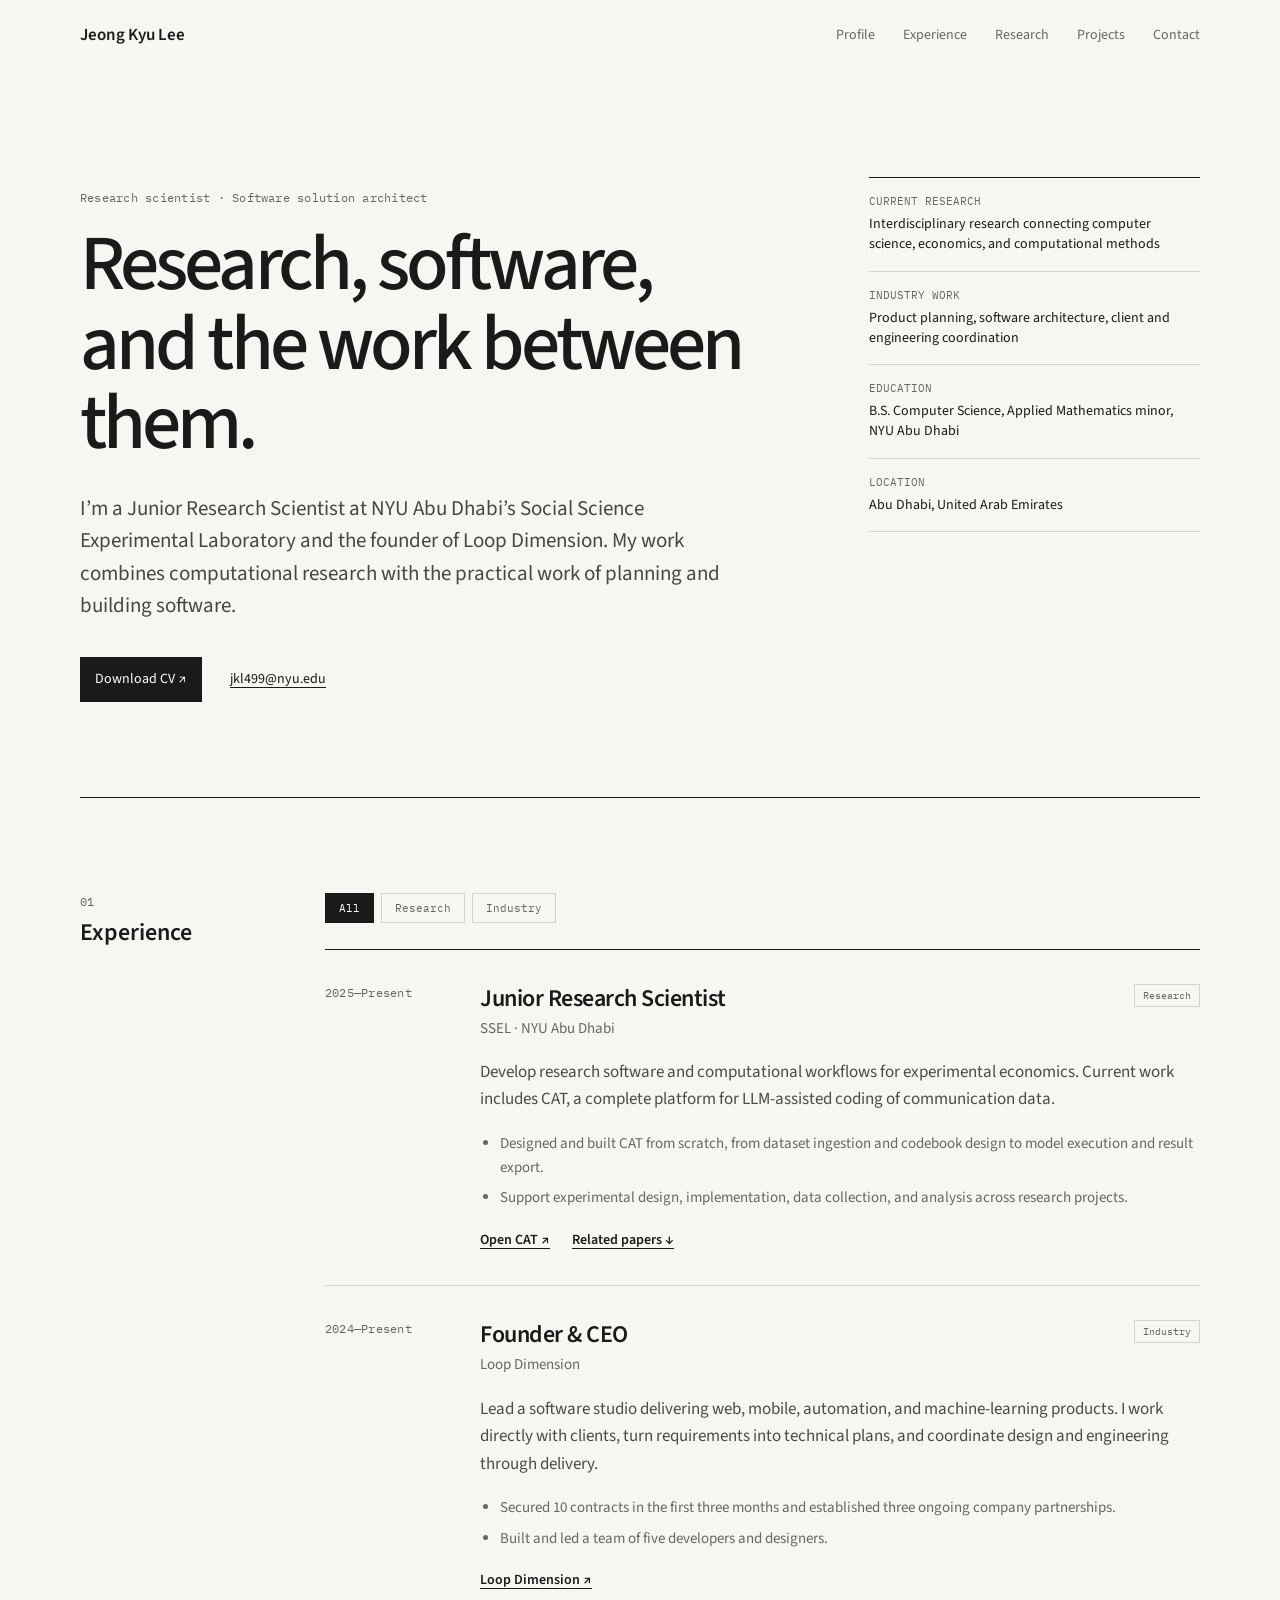
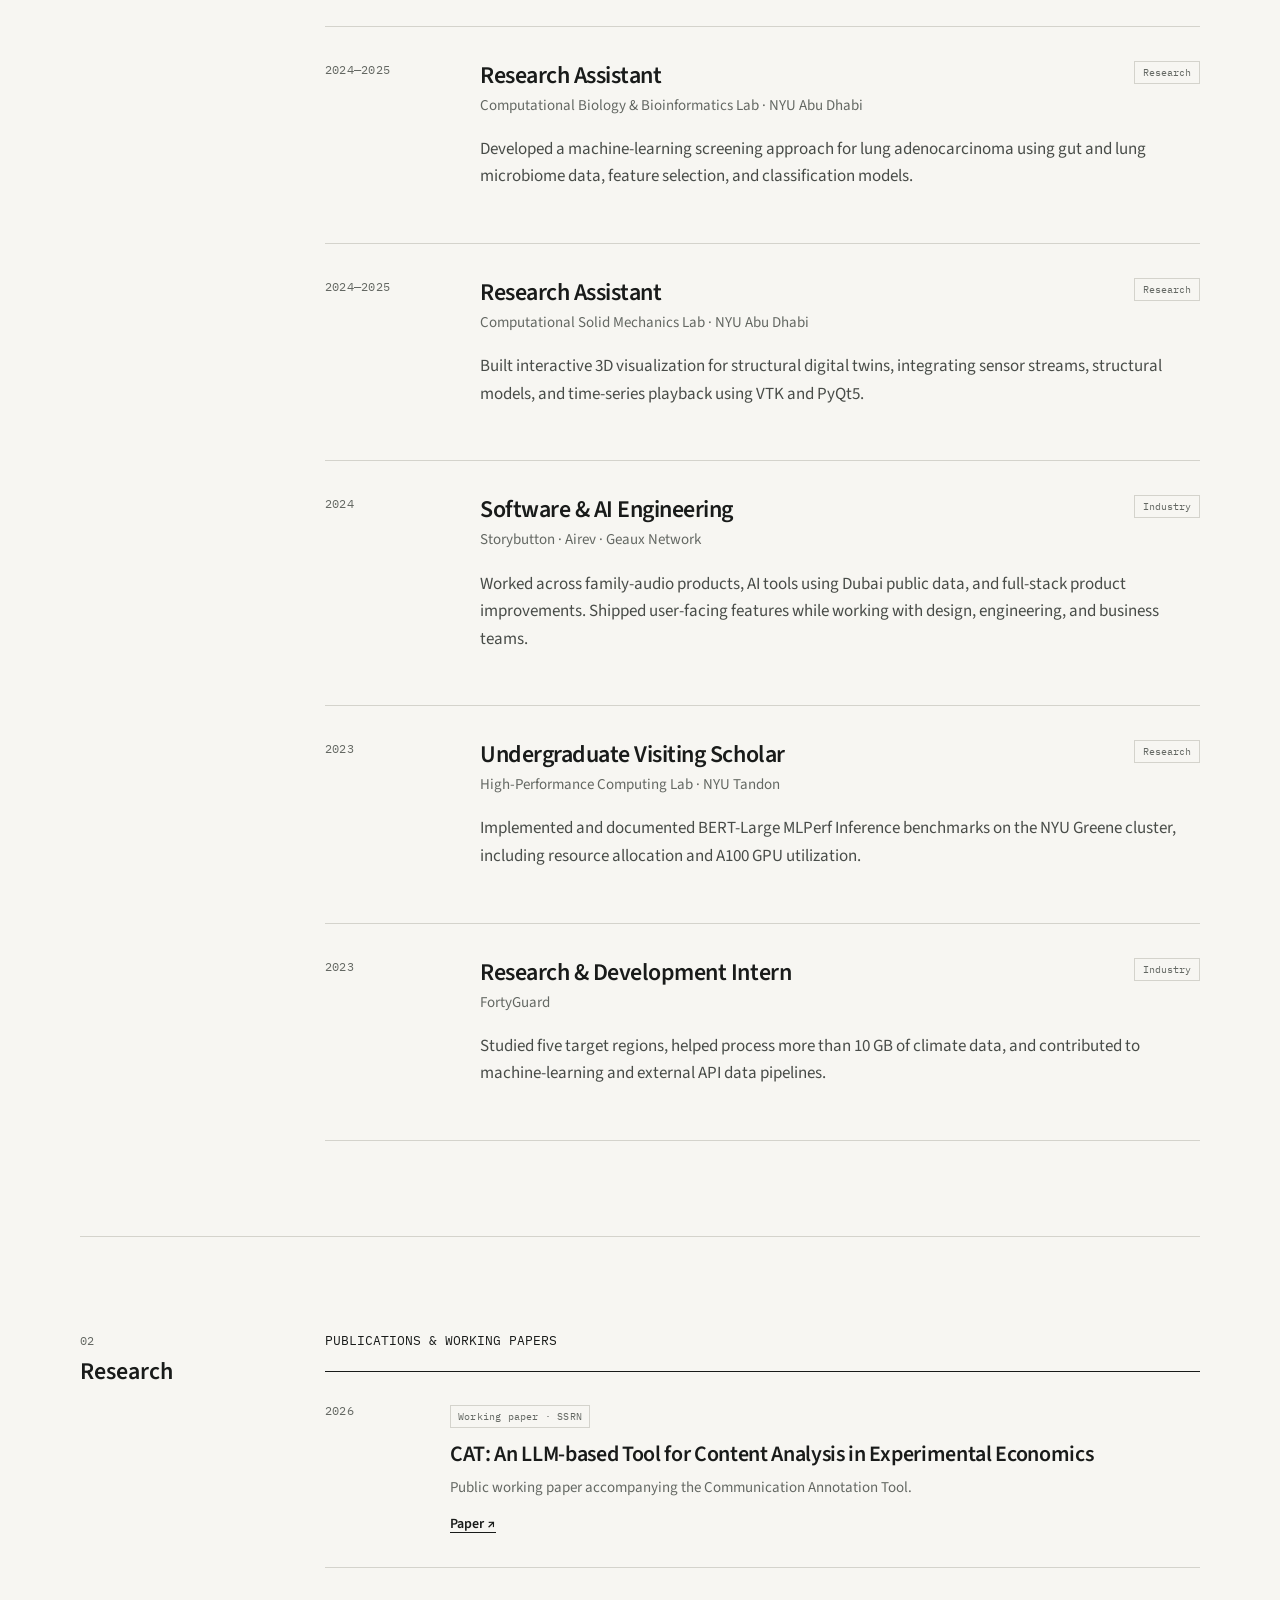
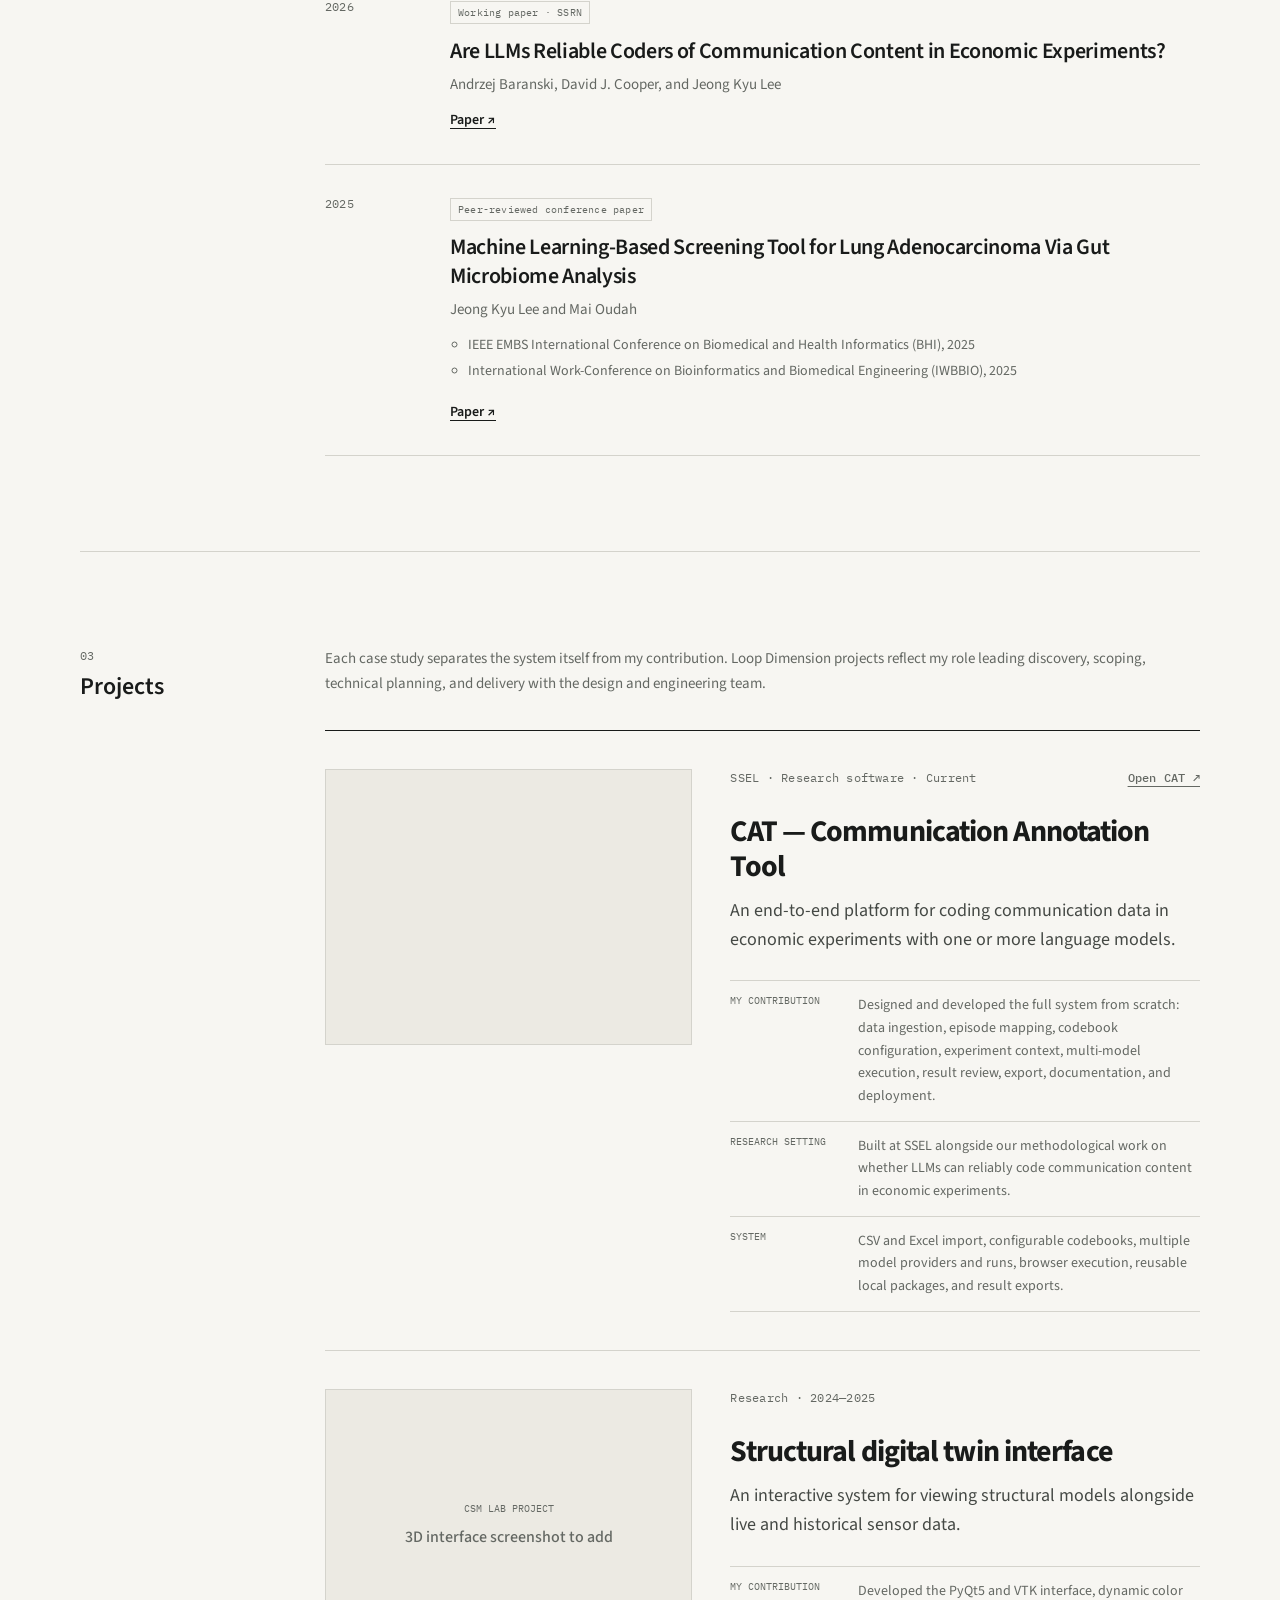
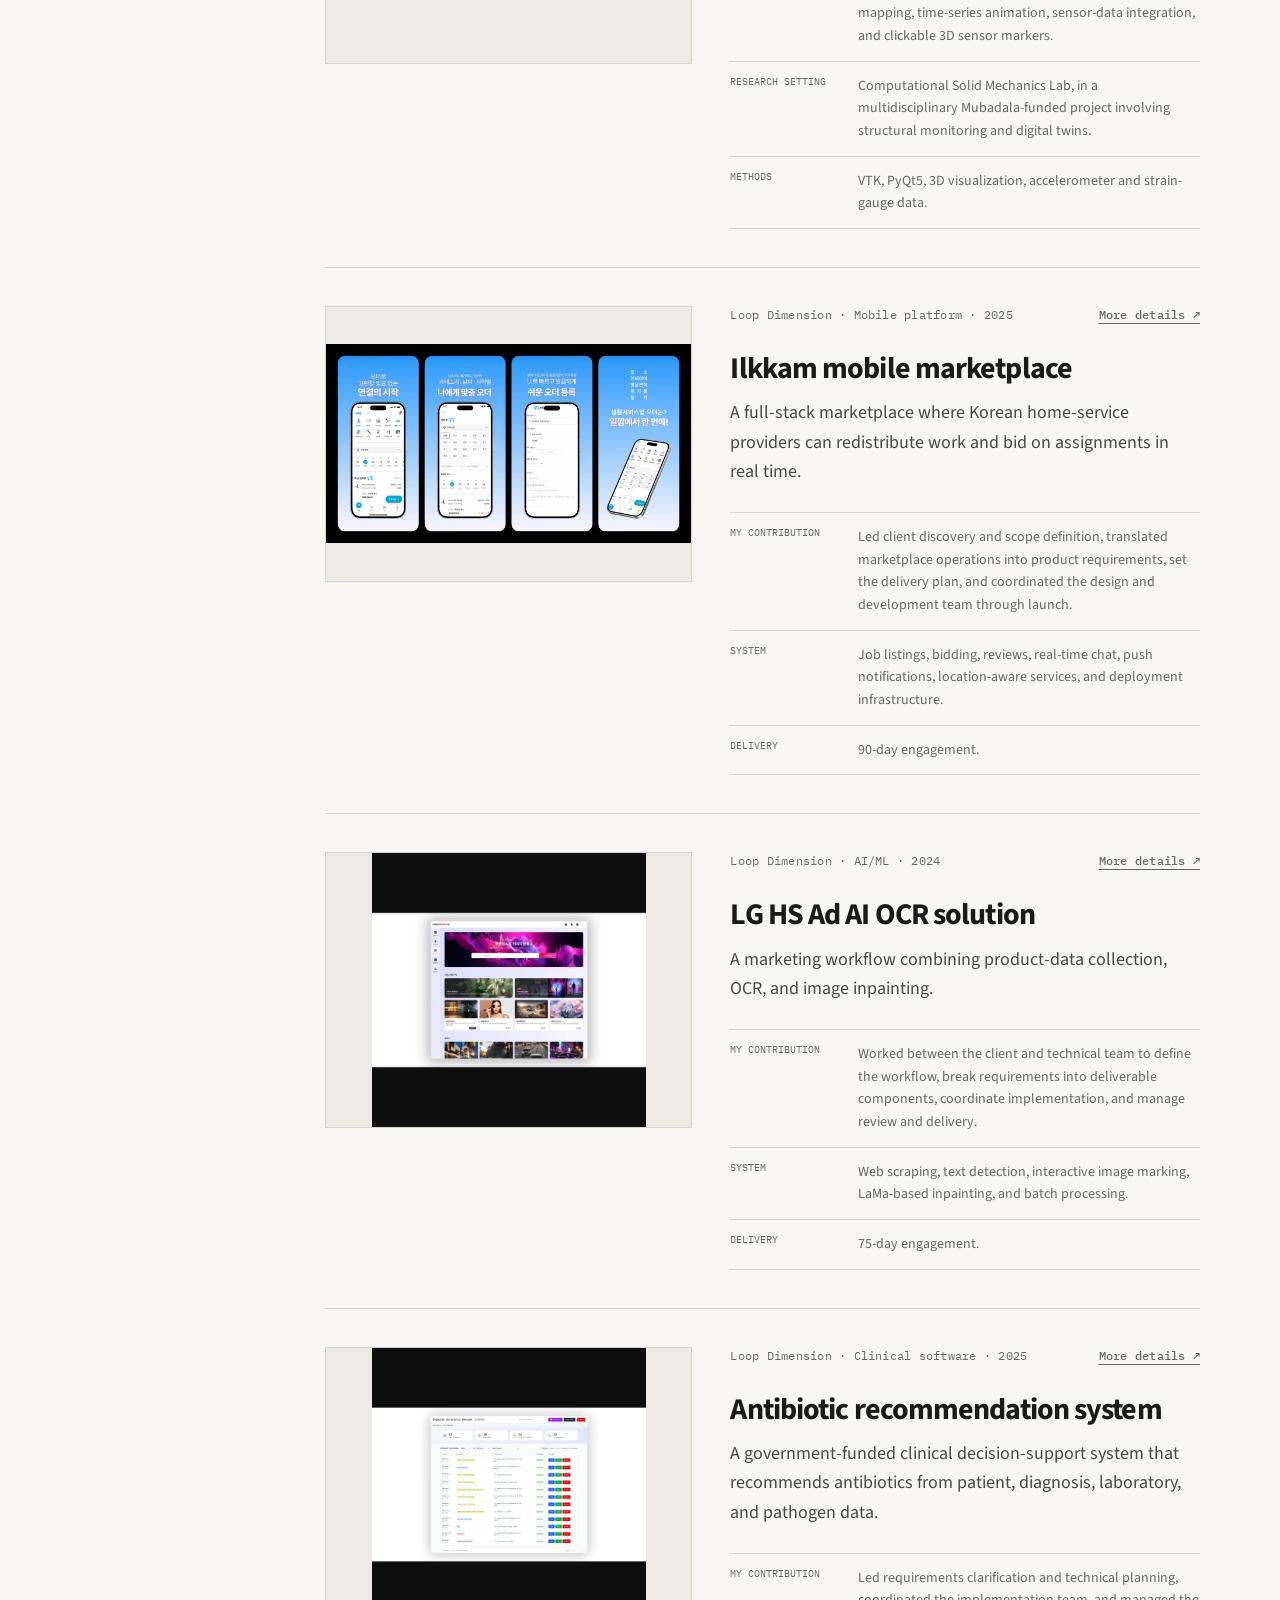
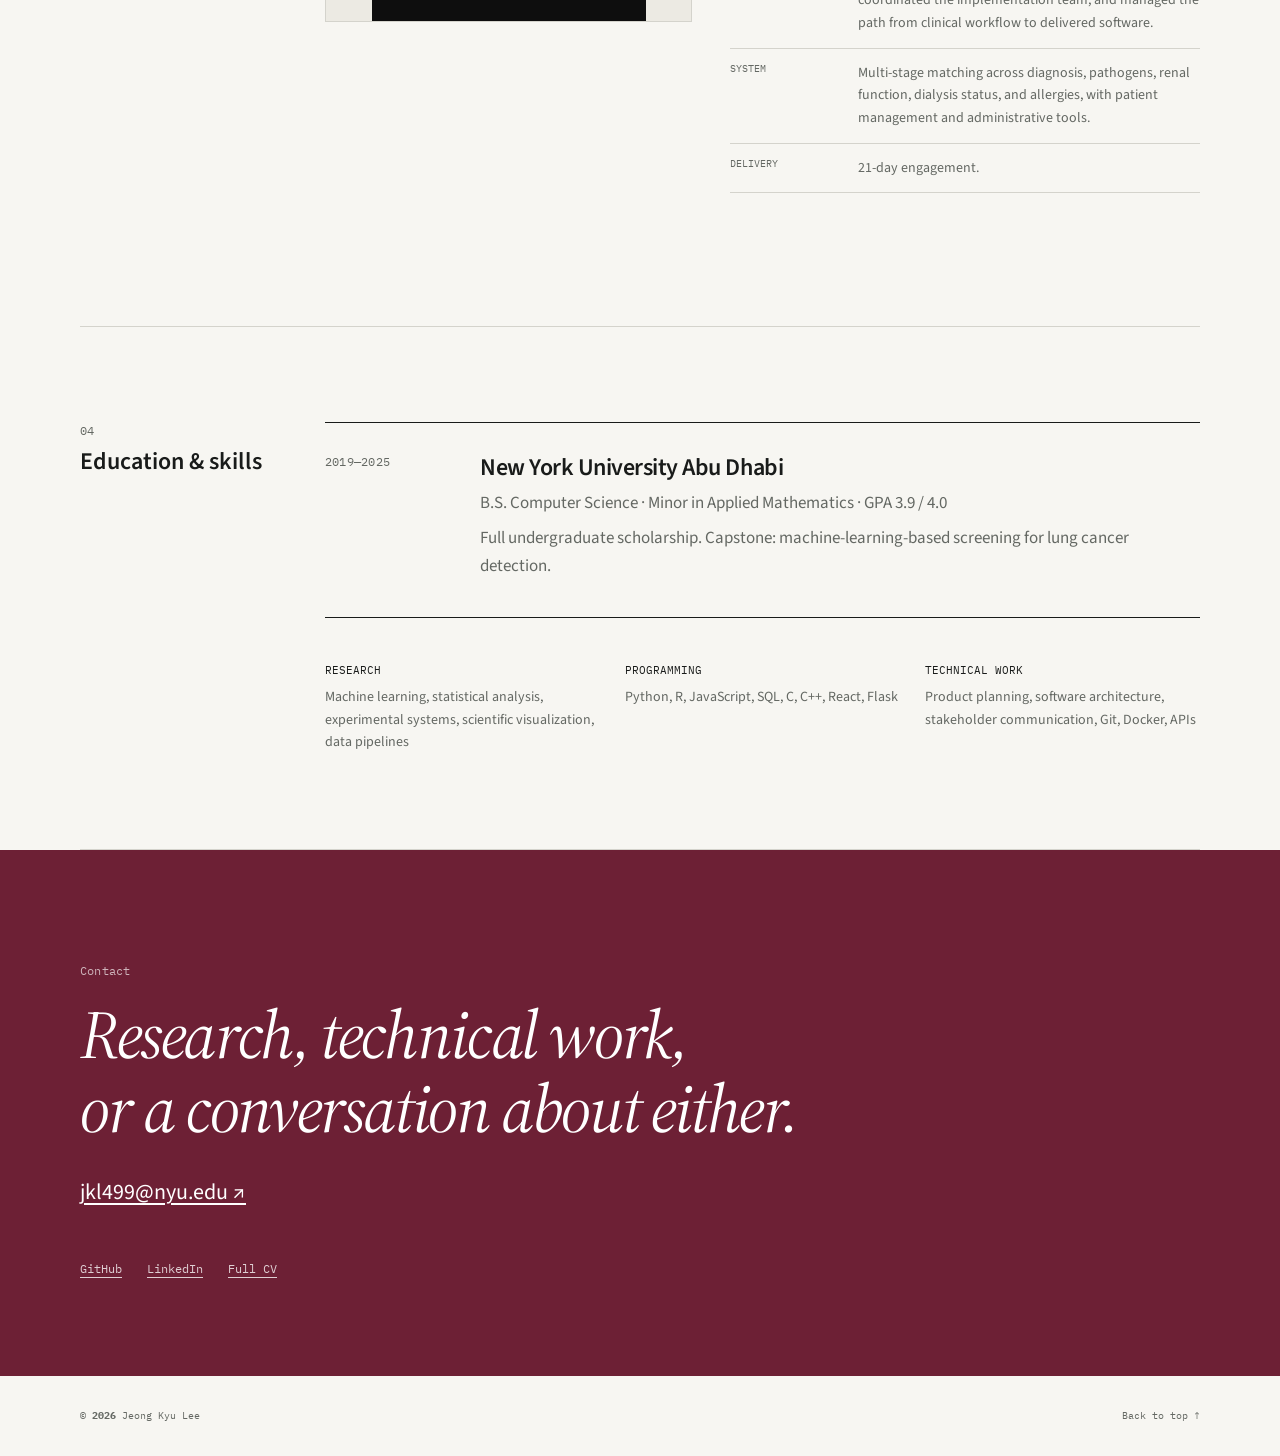
==== index.html @ f46bb98f "Publish research and industry portfolio redesign" ====
<!doctype html>
<html lang="en">
  <head>
    <meta charset="utf-8" />
    <meta name="viewport" content="width=device-width, initial-scale=1" />
    <meta
      name="description"
      content="Jeong Kyu Lee — Junior Research Scientist at SSEL and founder of Loop Dimension."
    />
    <title>Jeong Kyu Lee — Research & Industry</title>
    <link rel="stylesheet" href="style.css" />
    <script defer src="script.js"></script>
  </head>
  <body>
    <a class="skip" href="#content">Skip to content</a>
    <header class="site-header" data-header>
      <a class="name" href="#content">Jeong Kyu Lee</a>
      <button
        class="menu-button"
        data-menu
        aria-expanded="false"
        aria-label="Open navigation"
      >
        Menu
      </button>
      <nav data-nav>
        <a href="#profile">Profile</a><a href="#experience">Experience</a
        ><a href="#research">Research</a><a href="#selected-work">Projects</a
        ><a href="#contact">Contact</a>
      </nav>
    </header>

    <main id="content">
      <section class="intro wrap" id="profile">
        <div class="intro-main">
          <p class="kicker">Research scientist · Software solution architect</p>
          <h1>Research, software, and the work between them.</h1>
          <p class="summary">
            I’m a Junior Research Scientist at NYU Abu Dhabi’s Social Science
            Experimental Laboratory and the founder of Loop Dimension. My work
            combines computational research with the practical work of planning
            and building software.
          </p>
          <div class="intro-links">
            <a class="primary-link" href="Jeong Kyu CV.pdf" target="_blank"
              >Download CV ↗</a
            ><a href="mailto:jkl499@nyu.edu">jkl499@nyu.edu</a>
          </div>
        </div>
        <dl class="quick-facts">
          <div>
            <dt>Current research</dt>
            <dd>
              Interdisciplinary research connecting computer science, economics,
              and computational methods
            </dd>
          </div>
          <div>
            <dt>Industry work</dt>
            <dd>
              Product planning, software architecture, client and engineering
              coordination
            </dd>
          </div>
          <div>
            <dt>Education</dt>
            <dd>
              B.S. Computer Science, Applied Mathematics minor, NYU Abu Dhabi
            </dd>
          </div>
          <div>
            <dt>Location</dt>
            <dd>Abu Dhabi, United Arab Emirates</dd>
          </div>
        </dl>
      </section>

      <section class="cv-section wrap" id="experience">
        <div class="section-title">
          <p>01</p>
          <h2>Experience</h2>
        </div>
        <div class="section-content">
          <div class="filters" aria-label="Filter experience">
            <button class="active" data-filter="all">All</button
            ><button data-filter="research">Research</button
            ><button data-filter="industry">Industry</button>
          </div>
          <div class="timeline">
            <article class="entry" data-type="research">
              <div class="date">2025—Present</div>
              <div class="entry-body">
                <div class="entry-heading">
                  <div>
                    <h3>Junior Research Scientist</h3>
                    <p>SSEL · NYU Abu Dhabi</p>
                  </div>
                  <span>Research</span>
                </div>
                <p>
                  Develop research software and computational workflows for
                  experimental economics. Current work includes CAT, a complete
                  platform for LLM-assisted coding of communication data.
                </p>
                <ul>
                  <li>
                    Designed and built CAT from scratch, from dataset ingestion
                    and codebook design to model execution and result export.
                  </li>
                  <li>
                    Support experimental design, implementation, data
                    collection, and analysis across research projects.
                  </li>
                </ul>
                <div class="entry-links">
                  <a
                    href="https://ssel.chatkit.nyuad.nyu.edu/"
                    target="_blank"
                    rel="noopener"
                    >Open CAT ↗</a
                  ><a href="#publications">Related papers ↓</a>
                </div>
              </div>
            </article>
            <article class="entry" data-type="industry">
              <div class="date">2024—Present</div>
              <div class="entry-body">
                <div class="entry-heading">
                  <div>
                    <h3>Founder & CEO</h3>
                    <p>Loop Dimension</p>
                  </div>
                  <span>Industry</span>
                </div>
                <p>
                  Lead a software studio delivering web, mobile, automation, and
                  machine-learning products. I work directly with clients, turn
                  requirements into technical plans, and coordinate design and
                  engineering through delivery.
                </p>
                <ul>
                  <li>
                    Secured 10 contracts in the first three months and
                    established three ongoing company partnerships.
                  </li>
                  <li>
                    Built and led a team of five developers and designers.
                  </li>
                </ul>
                <div class="entry-links">
                  <a
                    href="https://www.loopdimension.com/"
                    target="_blank"
                    rel="noopener"
                    >Loop Dimension ↗</a
                  >
                </div>
              </div>
            </article>
            <article class="entry" data-type="research">
              <div class="date">2024—2025</div>
              <div class="entry-body">
                <div class="entry-heading">
                  <div>
                    <h3>Research Assistant</h3>
                    <p>
                      Computational Biology & Bioinformatics Lab · NYU Abu Dhabi
                    </p>
                  </div>
                  <span>Research</span>
                </div>
                <p>
                  Developed a machine-learning screening approach for lung
                  adenocarcinoma using gut and lung microbiome data, feature
                  selection, and classification models.
                </p>
              </div>
            </article>
            <article class="entry" data-type="research">
              <div class="date">2024—2025</div>
              <div class="entry-body">
                <div class="entry-heading">
                  <div>
                    <h3>Research Assistant</h3>
                    <p>Computational Solid Mechanics Lab · NYU Abu Dhabi</p>
                  </div>
                  <span>Research</span>
                </div>
                <p>
                  Built interactive 3D visualization for structural digital
                  twins, integrating sensor streams, structural models, and
                  time-series playback using VTK and PyQt5.
                </p>
              </div>
            </article>
            <article class="entry" data-type="industry">
              <div class="date">2024</div>
              <div class="entry-body">
                <div class="entry-heading">
                  <div>
                    <h3>Software & AI Engineering</h3>
                    <p>Storybutton · Airev · Geaux Network</p>
                  </div>
                  <span>Industry</span>
                </div>
                <p>
                  Worked across family-audio products, AI tools using Dubai
                  public data, and full-stack product improvements. Shipped
                  user-facing features while working with design, engineering,
                  and business teams.
                </p>
              </div>
            </article>
            <article class="entry" data-type="research">
              <div class="date">2023</div>
              <div class="entry-body">
                <div class="entry-heading">
                  <div>
                    <h3>Undergraduate Visiting Scholar</h3>
                    <p>High-Performance Computing Lab · NYU Tandon</p>
                  </div>
                  <span>Research</span>
                </div>
                <p>
                  Implemented and documented BERT-Large MLPerf Inference
                  benchmarks on the NYU Greene cluster, including resource
                  allocation and A100 GPU utilization.
                </p>
              </div>
            </article>
            <article class="entry" data-type="industry">
              <div class="date">2023</div>
              <div class="entry-body">
                <div class="entry-heading">
                  <div>
                    <h3>Research & Development Intern</h3>
                    <p>FortyGuard</p>
                  </div>
                  <span>Industry</span>
                </div>
                <p>
                  Studied five target regions, helped process more than 10 GB of
                  climate data, and contributed to machine-learning and external
                  API data pipelines.
                </p>
              </div>
            </article>
          </div>
        </div>
      </section>

      <section class="cv-section wrap" id="research">
        <div class="section-title">
          <p>02</p>
          <h2>Research</h2>
        </div>
        <div class="section-content" id="publications">
          <h3 class="subhead">Publications & working papers</h3>
          <ol class="publication-list">
            <li>
              <div class="pub-year">2026</div>
              <div>
                <span class="status">Working paper · SSRN</span>
                <h3>
                  CAT: An LLM-based Tool for Content Analysis in Experimental
                  Economics
                </h3>
                <p>
                  Public working paper accompanying the Communication Annotation
                  Tool.
                </p>
                <a
                  href="https://papers.ssrn.com/sol3/papers.cfm?abstract_id=7370379"
                  target="_blank"
                  rel="noopener"
                  >Paper ↗</a
                >
              </div>
            </li>
            <li>
              <div class="pub-year">2026</div>
              <div>
                <span class="status">Working paper · SSRN</span>
                <h3>
                  Are LLMs Reliable Coders of Communication Content in Economic
                  Experiments?
                </h3>
                <p>Andrzej Baranski, David J. Cooper, and Jeong Kyu Lee</p>
                <a
                  href="https://papers.ssrn.com/sol3/papers.cfm?abstract_id=7129638"
                  target="_blank"
                  rel="noopener"
                  >Paper ↗</a
                >
              </div>
            </li>
            <li>
              <div class="pub-year">2025</div>
              <div>
                <span class="status">Peer-reviewed conference paper</span>
                <h3>
                  Machine Learning-Based Screening Tool for Lung Adenocarcinoma
                  Via Gut Microbiome Analysis
                </h3>
                <p>Jeong Kyu Lee and Mai Oudah</p>
                <ul class="publication-venues">
                  <li>
                    IEEE EMBS International Conference on Biomedical and Health
                    Informatics (BHI), 2025
                  </li>
                  <li>
                    International Work-Conference on Bioinformatics and
                    Biomedical Engineering (IWBBIO), 2025
                  </li>
                </ul>
                <a
                  href="https://openreview.net/pdf?id=oYdS3Ti7IR"
                  target="_blank"
                  rel="noopener"
                  >Paper ↗</a
                >
              </div>
            </li>
          </ol>
        </div>
      </section>

      <section class="cv-section wrap" id="selected-work">
        <div class="section-title">
          <p>03</p>
          <h2>Projects</h2>
        </div>
        <div class="section-content case-list">
          <p class="projects-note">
            Each case study separates the system itself from my contribution.
            Loop Dimension projects reflect my role leading discovery, scoping,
            technical planning, and delivery with the design and engineering
            team.
          </p>

          <article class="case-study">
            <div class="case-visual live-preview">
              <iframe
                src="https://ssel.chatkit.nyuad.nyu.edu/"
                title="Live preview of CAT — Communication Annotation Tool"
                loading="lazy"
                tabindex="-1"
              ></iframe>
            </div>
            <div class="case-copy">
              <div class="project-top">
                <span>SSEL · Research software · Current</span
                ><a
                  href="https://ssel.chatkit.nyuad.nyu.edu/"
                  target="_blank"
                  rel="noopener"
                  >Open CAT ↗</a
                >
              </div>
              <h3>CAT — Communication Annotation Tool</h3>
              <p class="case-summary">
                An end-to-end platform for coding communication data in economic
                experiments with one or more language models.
              </p>
              <dl class="contribution">
                <div>
                  <dt>My contribution</dt>
                  <dd>
                    Designed and developed the full system from scratch: data
                    ingestion, episode mapping, codebook configuration,
                    experiment context, multi-model execution, result review,
                    export, documentation, and deployment.
                  </dd>
                </div>
                <div>
                  <dt>Research setting</dt>
                  <dd>
                    Built at SSEL alongside our methodological work on whether
                    LLMs can reliably code communication content in economic
                    experiments.
                  </dd>
                </div>
                <div>
                  <dt>System</dt>
                  <dd>
                    CSV and Excel import, configurable codebooks, multiple model
                    providers and runs, browser execution, reusable local
                    packages, and result exports.
                  </dd>
                </div>
              </dl>
            </div>
          </article>

          <article class="case-study">
            <div class="case-visual placeholder-visual">
              <span>CSM Lab project</span
              ><strong>3D interface screenshot to add</strong>
            </div>
            <div class="case-copy">
              <div class="project-top"><span>Research · 2024—2025</span></div>
              <h3>Structural digital twin interface</h3>
              <p class="case-summary">
                An interactive system for viewing structural models alongside
                live and historical sensor data.
              </p>
              <dl class="contribution">
                <div>
                  <dt>My contribution</dt>
                  <dd>
                    Developed the PyQt5 and VTK interface, dynamic color
                    mapping, time-series animation, sensor-data integration, and
                    clickable 3D sensor markers.
                  </dd>
                </div>
                <div>
                  <dt>Research setting</dt>
                  <dd>
                    Computational Solid Mechanics Lab, in a multidisciplinary
                    Mubadala-funded project involving structural monitoring and
                    digital twins.
                  </dd>
                </div>
                <div>
                  <dt>Methods</dt>
                  <dd>
                    VTK, PyQt5, 3D visualization, accelerometer and strain-gauge
                    data.
                  </dd>
                </div>
              </dl>
            </div>
          </article>

          <article class="case-study">
            <img
              class="case-visual"
              src="images/projects/ilkkam.webp"
              alt="Ilkkam mobile marketplace screens"
              loading="lazy"
            />
            <div class="case-copy">
              <div class="project-top">
                <span>Loop Dimension · Mobile platform · 2025</span
                ><a
                  href="https://www.loopdimension.com/work/ilkkam-mobile-application"
                  target="_blank"
                  rel="noopener"
                  >More details ↗</a
                >
              </div>
              <h3>Ilkkam mobile marketplace</h3>
              <p class="case-summary">
                A full-stack marketplace where Korean home-service providers can
                redistribute work and bid on assignments in real time.
              </p>
              <dl class="contribution">
                <div>
                  <dt>My contribution</dt>
                  <dd>
                    Led client discovery and scope definition, translated
                    marketplace operations into product requirements, set the
                    delivery plan, and coordinated the design and development
                    team through launch.
                  </dd>
                </div>
                <div>
                  <dt>System</dt>
                  <dd>
                    Job listings, bidding, reviews, real-time chat, push
                    notifications, location-aware services, and deployment
                    infrastructure.
                  </dd>
                </div>
                <div>
                  <dt>Delivery</dt>
                  <dd>90-day engagement.</dd>
                </div>
              </dl>
            </div>
          </article>

          <article class="case-study">
            <img
              class="case-visual"
              src="images/projects/lg-hsad-ocr.webp"
              alt="LG HS Ad image processing and OCR interface"
              loading="lazy"
            />
            <div class="case-copy">
              <div class="project-top">
                <span>Loop Dimension · AI/ML · 2024</span
                ><a
                  href="https://www.loopdimension.com/work/lg-hs-ad-ai-ocr-solution"
                  target="_blank"
                  rel="noopener"
                  >More details ↗</a
                >
              </div>
              <h3>LG HS Ad AI OCR solution</h3>
              <p class="case-summary">
                A marketing workflow combining product-data collection, OCR, and
                image inpainting.
              </p>
              <dl class="contribution">
                <div>
                  <dt>My contribution</dt>
                  <dd>
                    Worked between the client and technical team to define the
                    workflow, break requirements into deliverable components,
                    coordinate implementation, and manage review and delivery.
                  </dd>
                </div>
                <div>
                  <dt>System</dt>
                  <dd>
                    Web scraping, text detection, interactive image marking,
                    LaMa-based inpainting, and batch processing.
                  </dd>
                </div>
                <div>
                  <dt>Delivery</dt>
                  <dd>75-day engagement.</dd>
                </div>
              </dl>
            </div>
          </article>

          <article class="case-study">
            <img
              class="case-visual"
              src="images/projects/antibiotic-system.webp"
              alt="Clinical antibiotic recommendation software interface"
              loading="lazy"
            />
            <div class="case-copy">
              <div class="project-top">
                <span>Loop Dimension · Clinical software · 2025</span
                ><a
                  href="https://www.loopdimension.com/work/antibiotic-recommendation-system"
                  target="_blank"
                  rel="noopener"
                  >More details ↗</a
                >
              </div>
              <h3>Antibiotic recommendation system</h3>
              <p class="case-summary">
                A government-funded clinical decision-support system that
                recommends antibiotics from patient, diagnosis, laboratory, and
                pathogen data.
              </p>
              <dl class="contribution">
                <div>
                  <dt>My contribution</dt>
                  <dd>
                    Led requirements clarification and technical planning,
                    coordinated the implementation team, and managed the path
                    from clinical workflow to delivered software.
                  </dd>
                </div>
                <div>
                  <dt>System</dt>
                  <dd>
                    Multi-stage matching across diagnosis, pathogens, renal
                    function, dialysis status, and allergies, with patient
                    management and administrative tools.
                  </dd>
                </div>
                <div>
                  <dt>Delivery</dt>
                  <dd>21-day engagement.</dd>
                </div>
              </dl>
            </div>
          </article>
        </div>
      </section>

      <section class="cv-section wrap" id="education">
        <div class="section-title">
          <p>04</p>
          <h2>Education & skills</h2>
        </div>
        <div class="section-content">
          <div class="education">
            <div class="date">2019—2025</div>
            <div>
              <h3>New York University Abu Dhabi</h3>
              <p>
                B.S. Computer Science · Minor in Applied Mathematics · GPA 3.9 /
                4.0
              </p>
              <p>
                Full undergraduate scholarship. Capstone: machine-learning-based
                screening for lung cancer detection.
              </p>
            </div>
          </div>
          <dl class="skills">
            <div>
              <dt>Research</dt>
              <dd>
                Machine learning, statistical analysis, experimental systems,
                scientific visualization, data pipelines
              </dd>
            </div>
            <div>
              <dt>Programming</dt>
              <dd>Python, R, JavaScript, SQL, C, C++, React, Flask</dd>
            </div>
            <div>
              <dt>Technical work</dt>
              <dd>
                Product planning, software architecture, stakeholder
                communication, Git, Docker, APIs
              </dd>
            </div>
          </dl>
        </div>
      </section>

      <section class="contact" id="contact">
        <div class="wrap">
          <p class="kicker">Contact</p>
          <h2>
            Research, technical work,<br />or a conversation about either.
          </h2>
          <a class="contact-email" href="mailto:jkl499@nyu.edu"
            >jkl499@nyu.edu ↗</a
          >
          <div class="social">
            <a href="https://github.com/jeongk31" target="_blank">GitHub</a
            ><a
              href="https://www.linkedin.com/in/jeong-kyu-lee-817803233/"
              target="_blank"
              >LinkedIn</a
            ><a href="Jeong Kyu CV.pdf" target="_blank">Full CV</a>
          </div>
        </div>
      </section>
    </main>
    <footer class="wrap">
      <span>© <b data-year></b> Jeong Kyu Lee</span
      ><a href="#content">Back to top ↑</a>
    </footer>
  </body>
</html>
---- style.css ----
@import url("https://fonts.googleapis.com/css2?family=IBM+Plex+Mono:wght@400;500&family=Source+Sans+3:wght@400;500;600&family=Source+Serif+4:ital,wght@1,500&display=swap");
:root {
  --bg: #f7f6f2;
  --card: #fff;
  --ink: #191b1a;
  --muted: #646863;
  --line: #d4d3cc;
  --soft: #eceae3;
  --accent: #6d2035;
  --wrap: min(1120px, calc(100vw - 48px));
  --sans: "Source Sans 3", Arial, sans-serif;
  --mono: "IBM Plex Mono", monospace;
  --serif: "Source Serif 4", Georgia, serif;
}
* {
  box-sizing: border-box;
}
html {
  scroll-behavior: smooth;
}
body {
  margin: 0;
  background: var(--bg);
  color: var(--ink);
  font: 17px/1.62 var(--sans);
  -webkit-font-smoothing: antialiased;
}
a {
  color: inherit;
  text-underline-offset: 4px;
}
.wrap {
  width: var(--wrap);
  margin: auto;
}
.skip {
  position: fixed;
  top: -80px;
  left: 12px;
  z-index: 100;
  background: var(--ink);
  color: #fff;
  padding: 9px 13px;
}
.skip:focus {
  top: 12px;
}
.site-header {
  height: 72px;
  padding-inline: max(24px, calc((100vw - 1120px) / 2));
  position: sticky;
  top: 0;
  z-index: 20;
  display: flex;
  align-items: center;
  justify-content: space-between;
  border-bottom: 1px solid transparent;
  transition: 0.2s;
}
.site-header.scrolled {
  background: #f7f6f2f2;
  border-color: var(--line);
  backdrop-filter: blur(12px);
}
.name {
  font-weight: 600;
  text-decoration: none;
}
.site-header nav {
  display: flex;
  gap: 28px;
}
.site-header nav a {
  color: var(--muted);
  font-size: 14px;
  text-decoration: none;
}
.site-header nav a:hover {
  color: var(--ink);
}
.menu-button {
  display: none;
  border: 1px solid var(--line);
  background: transparent;
  padding: 7px 10px;
}
.kicker,
.date,
.pub-year,
.status,
.project-top,
.section-title > p {
  font: 12px/1.5 var(--mono);
  letter-spacing: 0.02em;
  color: var(--muted);
}
.intro {
  display: grid;
  grid-template-columns: minmax(0, 1.5fr) minmax(280px, 0.75fr);
  gap: 10vw;
  padding: 105px 0 95px;
  border-bottom: 1px solid var(--ink);
}
.intro h1 {
  max-width: 760px;
  margin: 18px 0 28px;
  font-size: clamp(49px, 6.4vw, 78px);
  line-height: 1.02;
  letter-spacing: -0.05em;
  font-weight: 500;
}
.summary {
  max-width: 690px;
  margin: 0;
  color: #444844;
  font-size: 21px;
  line-height: 1.55;
}
.intro-links {
  display: flex;
  align-items: center;
  gap: 28px;
  margin-top: 35px;
  font-size: 14px;
}
.primary-link {
  padding: 11px 15px;
  background: var(--ink);
  color: #fff;
  text-decoration: none;
}
.quick-facts {
  margin: 0;
  border-top: 1px solid var(--ink);
}
.quick-facts div {
  padding: 16px 0;
  border-bottom: 1px solid var(--line);
}
.quick-facts dt {
  font: 11px var(--mono);
  text-transform: uppercase;
  color: var(--muted);
}
.quick-facts dd {
  margin: 6px 0 0;
  font-size: 14px;
  line-height: 1.45;
}
.cv-section {
  display: grid;
  grid-template-columns: 190px 1fr;
  gap: 55px;
  padding: 95px 0;
  border-bottom: 1px solid var(--line);
  scroll-margin-top: 70px;
}
.section-title {
  align-self: start;
  position: sticky;
  top: 105px;
}
.section-title > p {
  margin: 0 0 8px;
}
.section-title h2 {
  margin: 0;
  font-size: 24px;
  line-height: 1.2;
  font-weight: 600;
}
.filters {
  display: flex;
  gap: 7px;
  margin-bottom: 26px;
}
.filters button {
  border: 1px solid var(--line);
  background: transparent;
  padding: 7px 13px;
  color: var(--muted);
  font: 11px var(--mono);
  cursor: pointer;
}
.filters button.active,
.filters button:hover {
  background: var(--ink);
  border-color: var(--ink);
  color: white;
}
.timeline {
  border-top: 1px solid var(--ink);
}
.entry {
  display: grid;
  grid-template-columns: 125px 1fr;
  gap: 30px;
  padding: 34px 0;
  border-bottom: 1px solid var(--line);
}
.entry[hidden] {
  display: none;
}
.entry-body {
  min-width: 0;
}
.entry-heading {
  display: flex;
  align-items: flex-start;
  justify-content: space-between;
  gap: 20px;
}
.entry h3,
.education h3 {
  margin: 0;
  font-size: 24px;
  line-height: 1.25;
  font-weight: 600;
  letter-spacing: -0.02em;
}
.entry-heading p {
  margin: 3px 0 0;
  color: var(--muted);
  font-size: 15px;
}
.entry-heading > span {
  flex: none;
  border: 1px solid var(--line);
  padding: 4px 8px;
  color: var(--muted);
  font: 10px var(--mono);
}
.entry-body > p {
  max-width: 730px;
  margin: 18px 0;
  color: #484c48;
}
.entry ul {
  margin: 13px 0;
  padding-left: 20px;
  color: var(--muted);
  font-size: 15px;
}
.entry li {
  margin: 6px 0;
}
.entry-links {
  display: flex;
  gap: 22px;
  margin-top: 18px;
}
.entry-links a,
.publication-list a {
  font-size: 14px;
  font-weight: 600;
}
.subhead {
  margin: 0 0 22px;
  font: 13px var(--mono);
  text-transform: uppercase;
}
.publication-list {
  margin: 0;
  padding: 0;
  border-top: 1px solid var(--ink);
  list-style: none;
}
.publication-list li {
  display: grid;
  grid-template-columns: 100px 1fr;
  gap: 25px;
  padding: 30px 0;
  border-bottom: 1px solid var(--line);
}
.publication-list h3 {
  max-width: 750px;
  margin: 11px 0 7px;
  font-size: 22px;
  line-height: 1.32;
  font-weight: 600;
  letter-spacing: -0.015em;
}
.publication-list p {
  max-width: 720px;
  margin: 0 0 9px;
  color: var(--muted);
  font-size: 15px;
}
.publication-venues {
  margin: 8px 0 13px;
  padding-left: 18px;
  color: var(--muted);
  font-size: 14px;
}
.publication-venues li {
  display: list-item;
  padding: 2px 0;
  border: 0;
}
.status {
  display: inline-block;
  padding: 3px 7px;
  border: 1px solid var(--line);
  font-size: 10px;
}
.project-list {
  display: grid;
  grid-template-columns: 1fr 1fr;
  gap: 16px;
}
.project-list article {
  padding: 27px;
  background: var(--card);
  border: 1px solid var(--line);
}
.project-top {
  display: flex;
  justify-content: space-between;
  gap: 15px;
}
.project-top a {
  font-weight: 500;
}
.project-list h3 {
  margin: 38px 0 12px;
  font-size: 25px;
  line-height: 1.2;
  letter-spacing: -0.025em;
}
.project-list article > p {
  margin: 0;
  color: var(--muted);
  font-size: 15px;
}
.projects-note {
  max-width: none;
  margin: 0 0 34px;
  color: var(--muted);
  font-size: 15px;
}
.case-list {
  min-width: 0;
}
.case-study {
  display: grid;
  grid-template-columns: minmax(280px, 0.9fr) minmax(0, 1.15fr);
  gap: 38px;
  padding: 38px 0;
  border-top: 1px solid var(--line);
}
.case-study:first-of-type {
  border-top-color: var(--ink);
}
.case-visual {
  width: 100%;
  aspect-ratio: 4 / 3;
  object-fit: contain;
  border: 1px solid var(--line);
  background: var(--soft);
}
.live-preview {
  position: relative;
  overflow: hidden;
}
.live-preview iframe {
  width: 1600px;
  height: 1000px;
  border: 0;
  pointer-events: none;
  transform: scale(0.29);
  transform-origin: top left;
}
.placeholder-visual {
  display: flex;
  flex-direction: column;
  align-items: center;
  justify-content: center;
  gap: 10px;
  color: var(--muted);
  text-align: center;
}
.placeholder-visual span {
  font: 10px var(--mono);
  text-transform: uppercase;
}
.placeholder-visual strong {
  font-size: 16px;
  font-weight: 500;
}
.case-copy h3 {
  margin: 28px 0 12px;
  font-size: 30px;
  line-height: 1.15;
  letter-spacing: -0.03em;
}
.case-summary {
  max-width: 650px;
  margin: 0 0 26px;
  color: #454945;
  font-size: 18px;
}
.contribution {
  margin: 0;
  border-top: 1px solid var(--line);
}
.contribution > div {
  display: grid;
  grid-template-columns: 110px 1fr;
  gap: 18px;
  padding: 13px 0;
  border-bottom: 1px solid var(--line);
}
.contribution dt {
  color: var(--muted);
  font: 10px var(--mono);
  text-transform: uppercase;
}
.contribution dd {
  margin: 0;
  color: var(--muted);
  font-size: 14px;
}
.tags {
  display: flex;
  gap: 6px;
  flex-wrap: wrap;
  margin: 25px 0 0 !important;
  padding: 0 !important;
  list-style: none;
}
.tags li {
  padding: 4px 7px;
  border: 1px solid var(--line);
  font: 10px var(--mono);
  color: var(--muted);
}
.education {
  display: grid;
  grid-template-columns: 125px 1fr;
  gap: 30px;
  padding: 30px 0;
  border-block: 1px solid var(--ink);
}
.education p {
  margin: 7px 0;
  color: var(--muted);
}
.skills {
  display: grid;
  grid-template-columns: repeat(3, 1fr);
  gap: 25px;
  margin: 45px 0 0;
}
.skills dt {
  font: 11px var(--mono);
  text-transform: uppercase;
}
.skills dd {
  margin: 9px 0 0;
  color: var(--muted);
  font-size: 14px;
}
.contact {
  padding: 100px 0;
  background: var(--accent);
  color: #fff;
}
.contact h2 {
  max-width: 850px;
  margin: 18px 0 30px;
  font: italic clamp(42px, 5.5vw, 68px) / 1.08 var(--serif);
  letter-spacing: -0.035em;
}
.contact .kicker {
  color: #ffffffaa;
}
.contact-email {
  font-size: 22px;
}
.social {
  display: flex;
  gap: 25px;
  margin-top: 50px;
}
.social a {
  color: #ffffffc8;
  font: 12px var(--mono);
}
body > footer {
  height: 80px;
  display: flex;
  align-items: center;
  justify-content: space-between;
  color: var(--muted);
  font: 10px var(--mono);
}
body > footer a {
  text-decoration: none;
}
@media (max-width: 800px) {
  :root {
    --wrap: calc(100vw - 32px);
  }
  .site-header {
    height: 64px;
    padding-inline: 16px;
  }
  .menu-button {
    display: block;
  }
  .site-header nav {
    display: none;
    position: fixed;
    top: 64px;
    left: 0;
    right: 0;
    padding: 20px 16px 28px;
    background: var(--bg);
    border-bottom: 1px solid var(--ink);
    flex-direction: column;
    gap: 16px;
  }
  .site-header nav.open {
    display: flex;
  }
  .site-header nav a {
    font-size: 17px;
  }
  .intro {
    grid-template-columns: 1fr;
    gap: 55px;
    padding: 70px 0;
  }
  .cv-section {
    grid-template-columns: 1fr;
    gap: 32px;
    padding: 70px 0;
  }
  .section-title {
    position: static;
    display: flex;
    gap: 12px;
    align-items: baseline;
  }
  .section-title h2 {
    font-size: 28px;
  }
  .project-list {
    grid-template-columns: 1fr;
  }
  .case-study {
    grid-template-columns: 1fr;
  }
  .skills {
    grid-template-columns: 1fr;
  }
}
@media (max-width: 560px) {
  body {
    font-size: 16px;
  }
  .intro h1 {
    font-size: 45px;
  }
  .summary {
    font-size: 18px;
  }
  .intro-links {
    align-items: flex-start;
    flex-direction: column;
    gap: 16px;
  }
  .entry,
  .publication-list li,
  .education {
    grid-template-columns: 1fr;
    gap: 12px;
  }
  .entry-heading {
    flex-direction: column;
  }
  .entry-heading > span {
    order: -1;
  }
  .filters {
    overflow: auto;
  }
  .project-list article {
    padding: 22px;
  }
  .contribution > div {
    grid-template-columns: 1fr;
    gap: 5px;
  }
  .contact {
    padding: 75px 0;
  }
  .social {
    flex-direction: column;
    gap: 12px;
  }
}
@media (prefers-reduced-motion: reduce) {
  html {
    scroll-behavior: auto;
  }
  * {
    transition: none !important;
  }
}
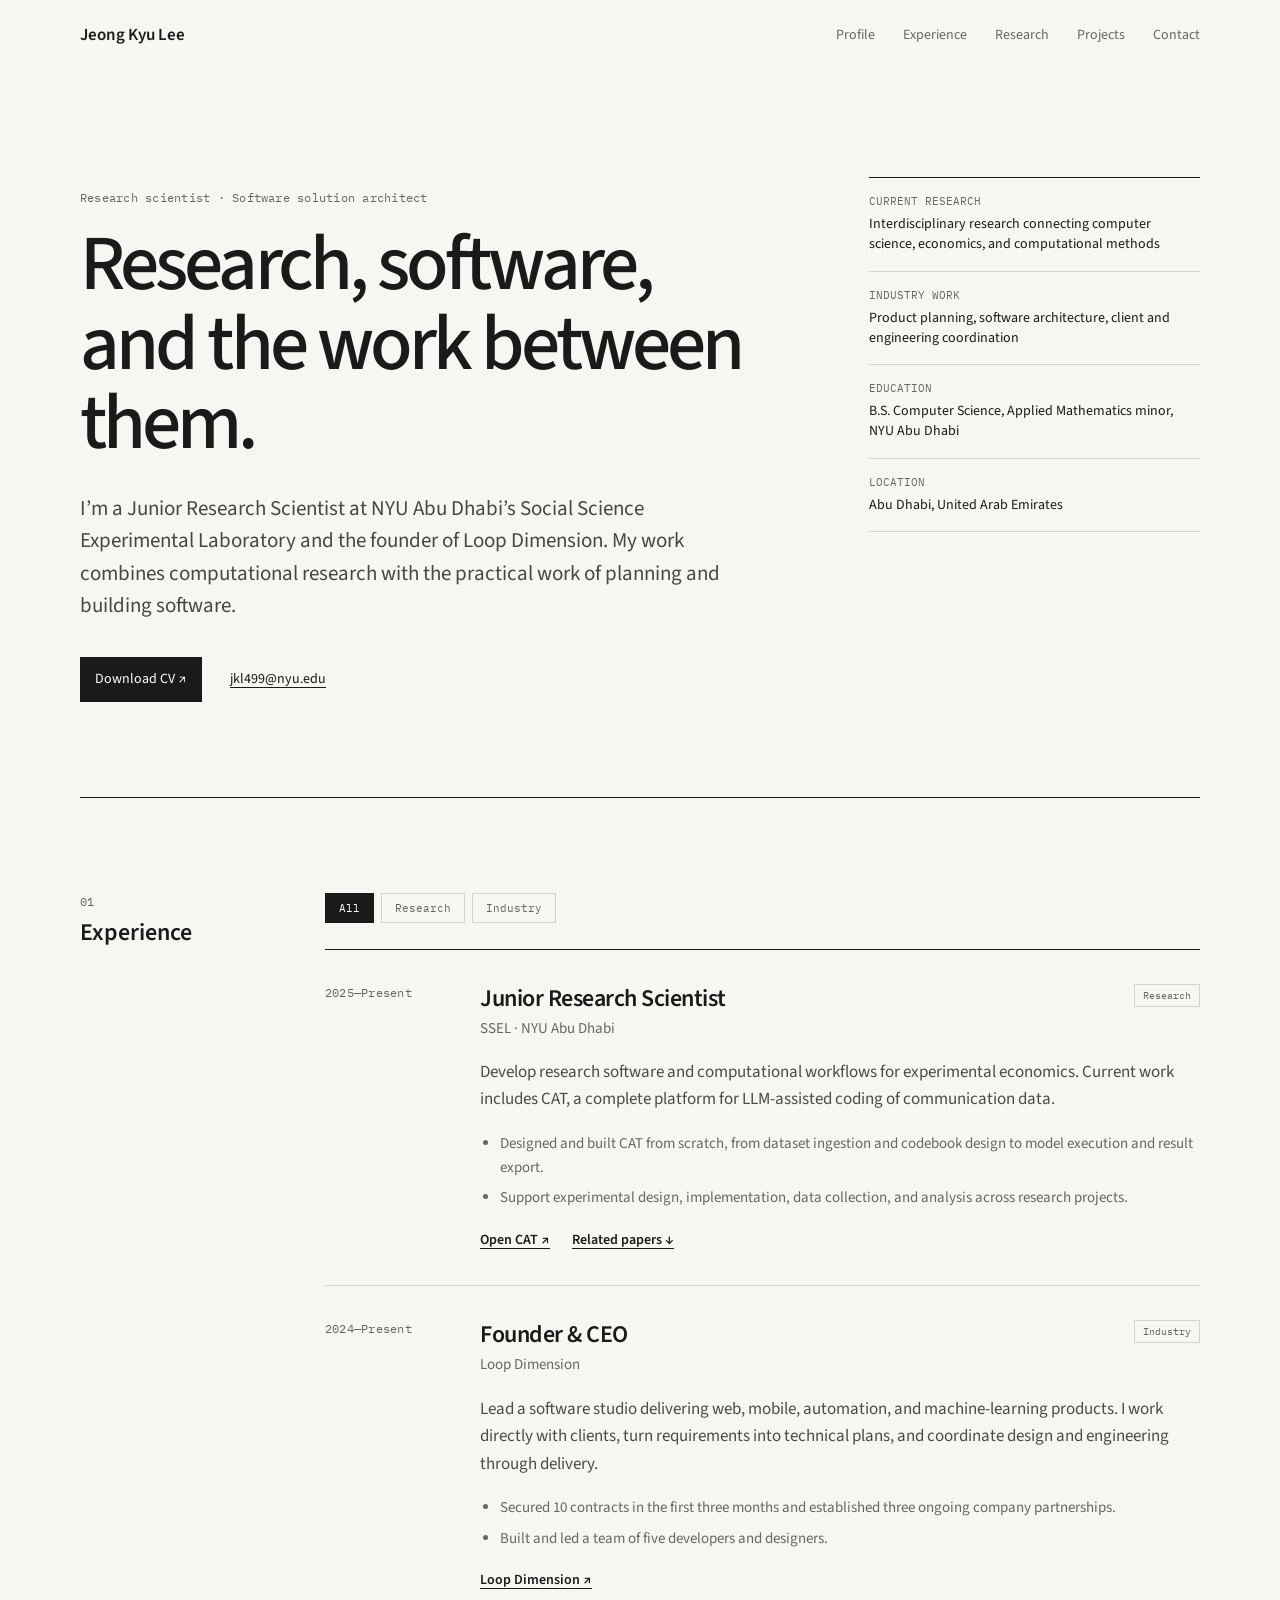
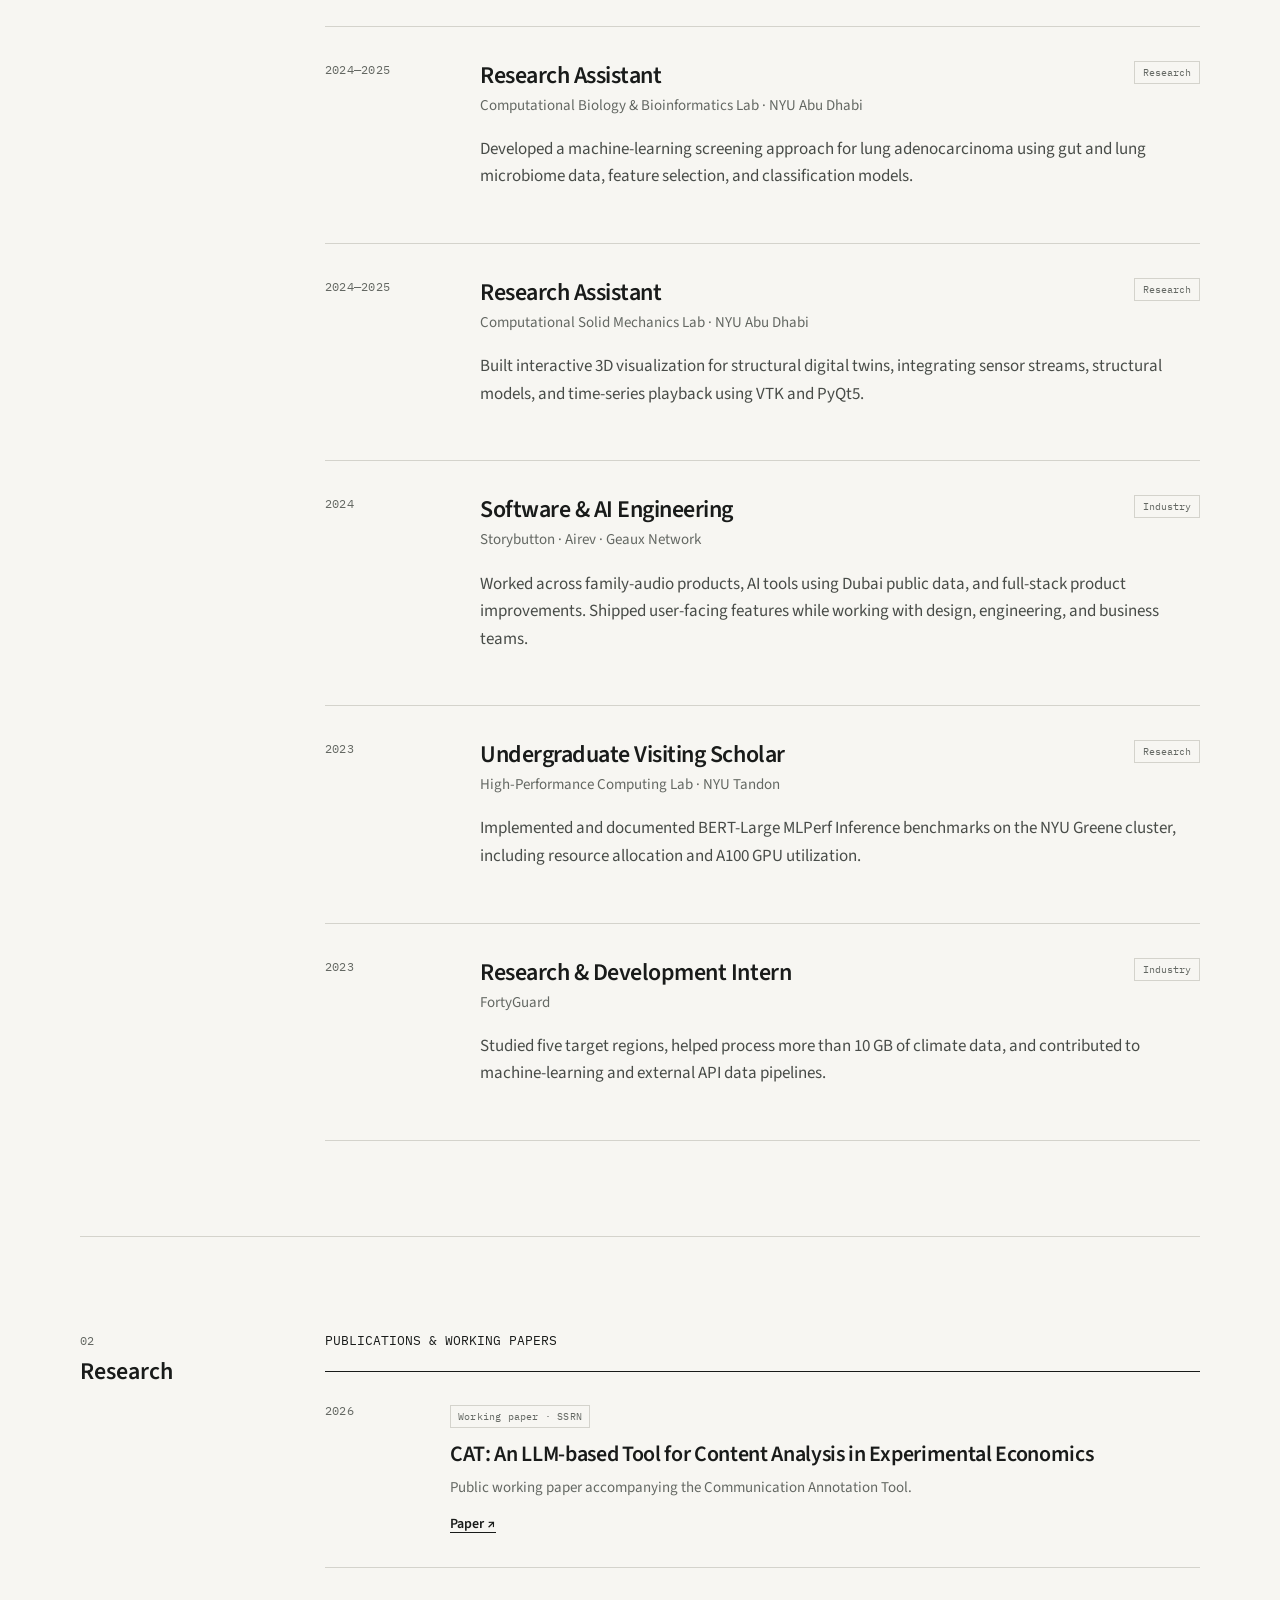
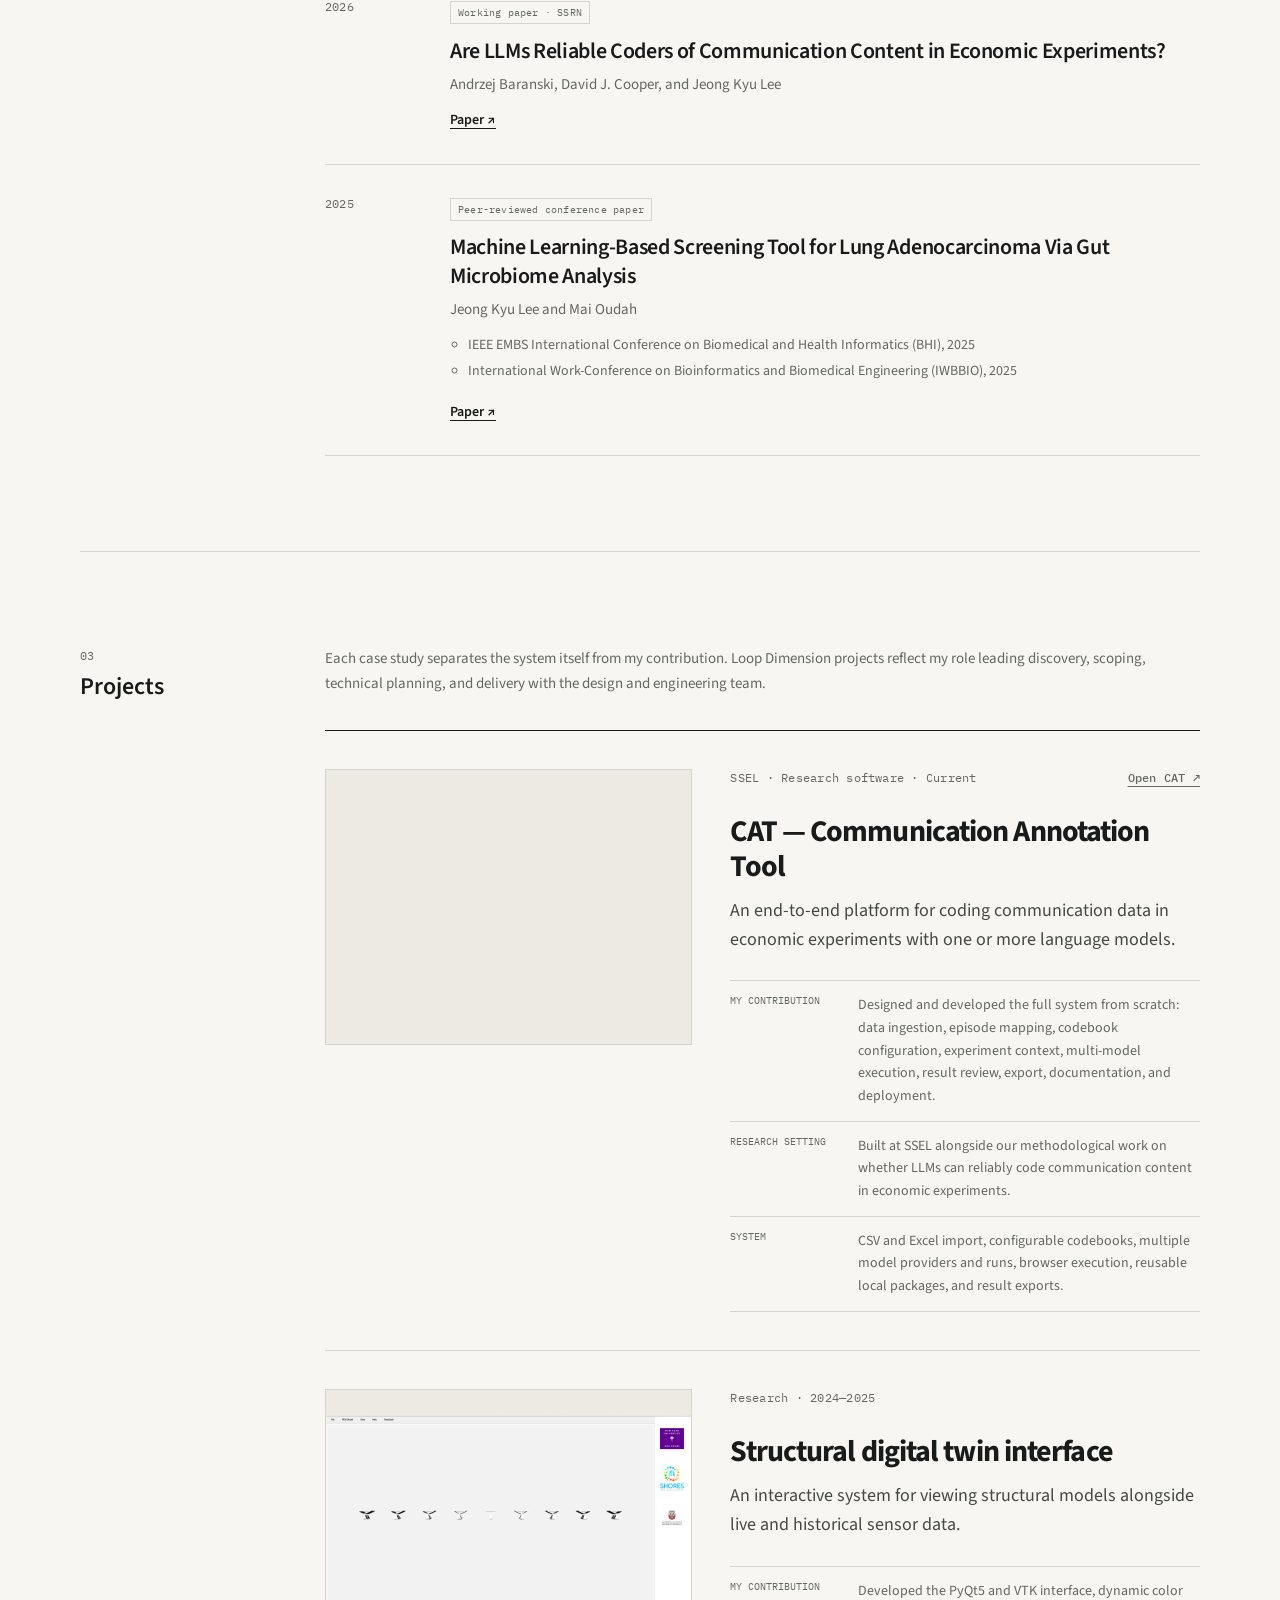
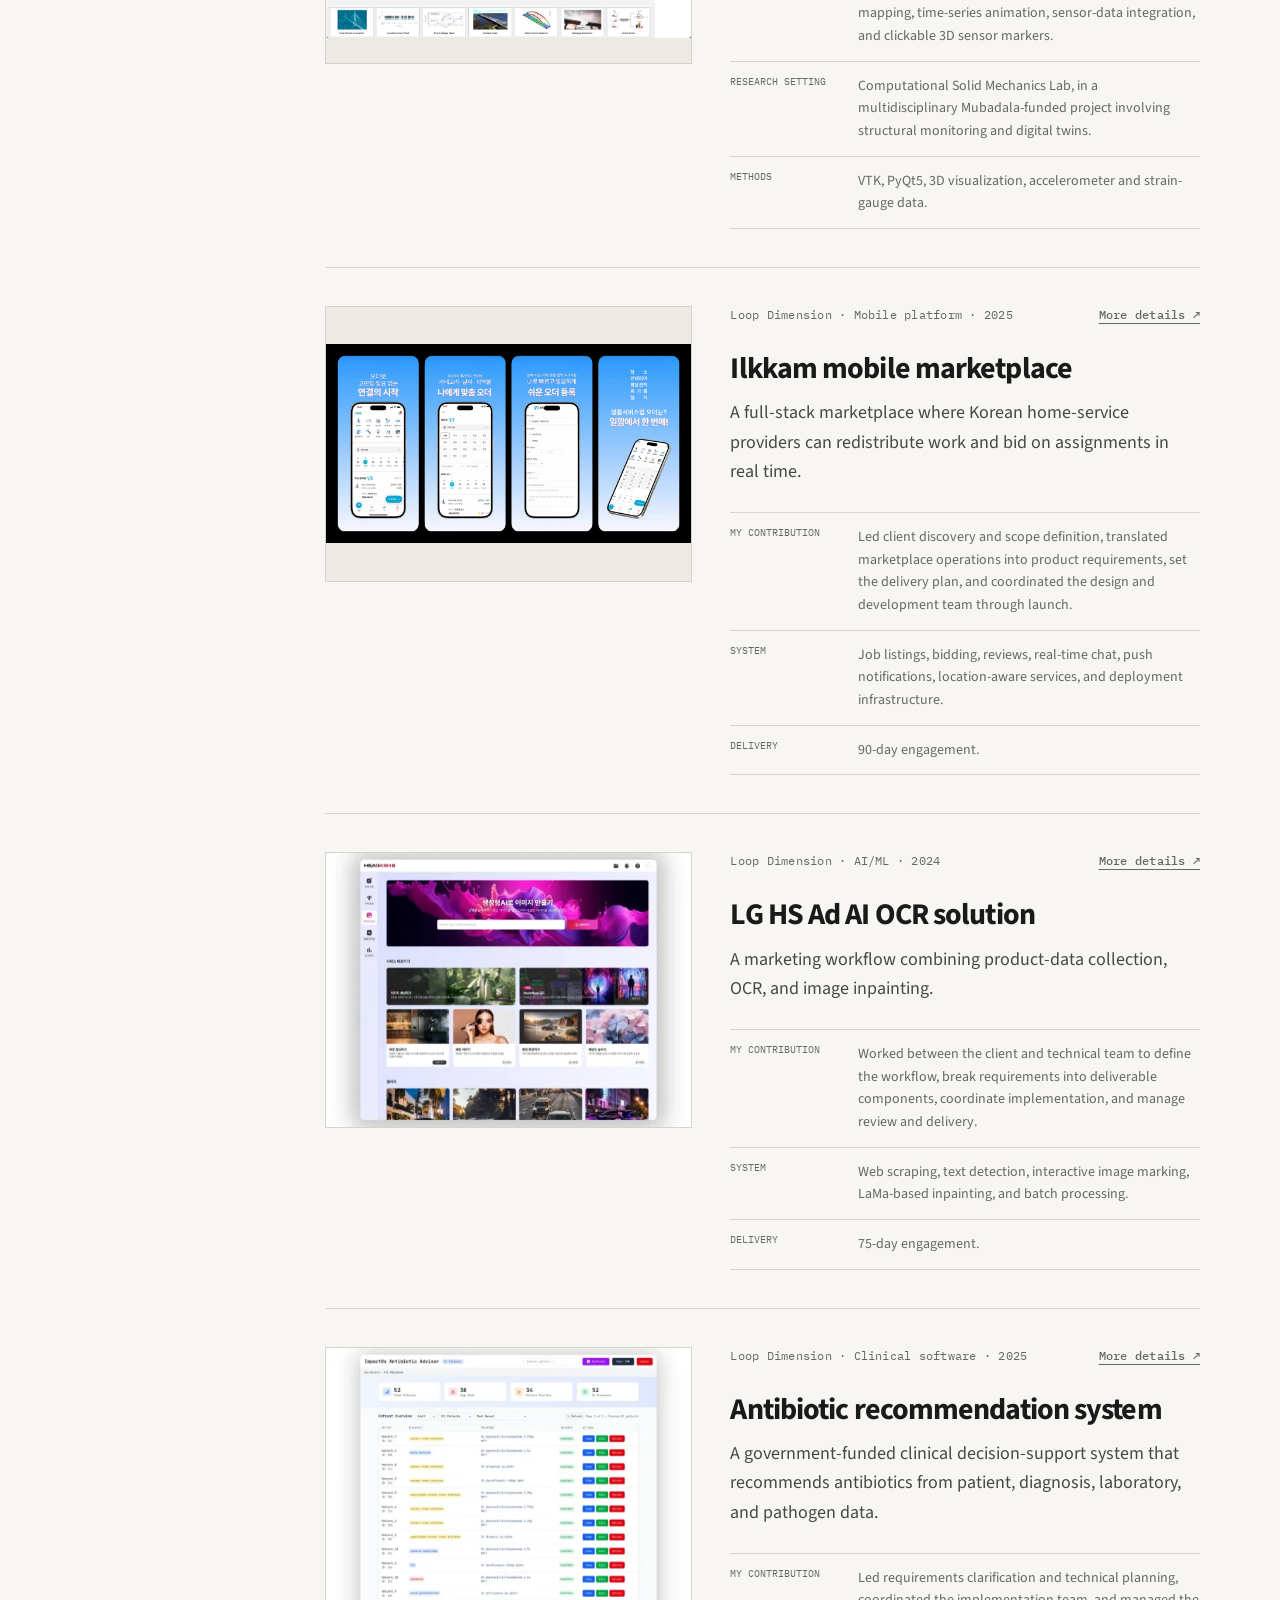
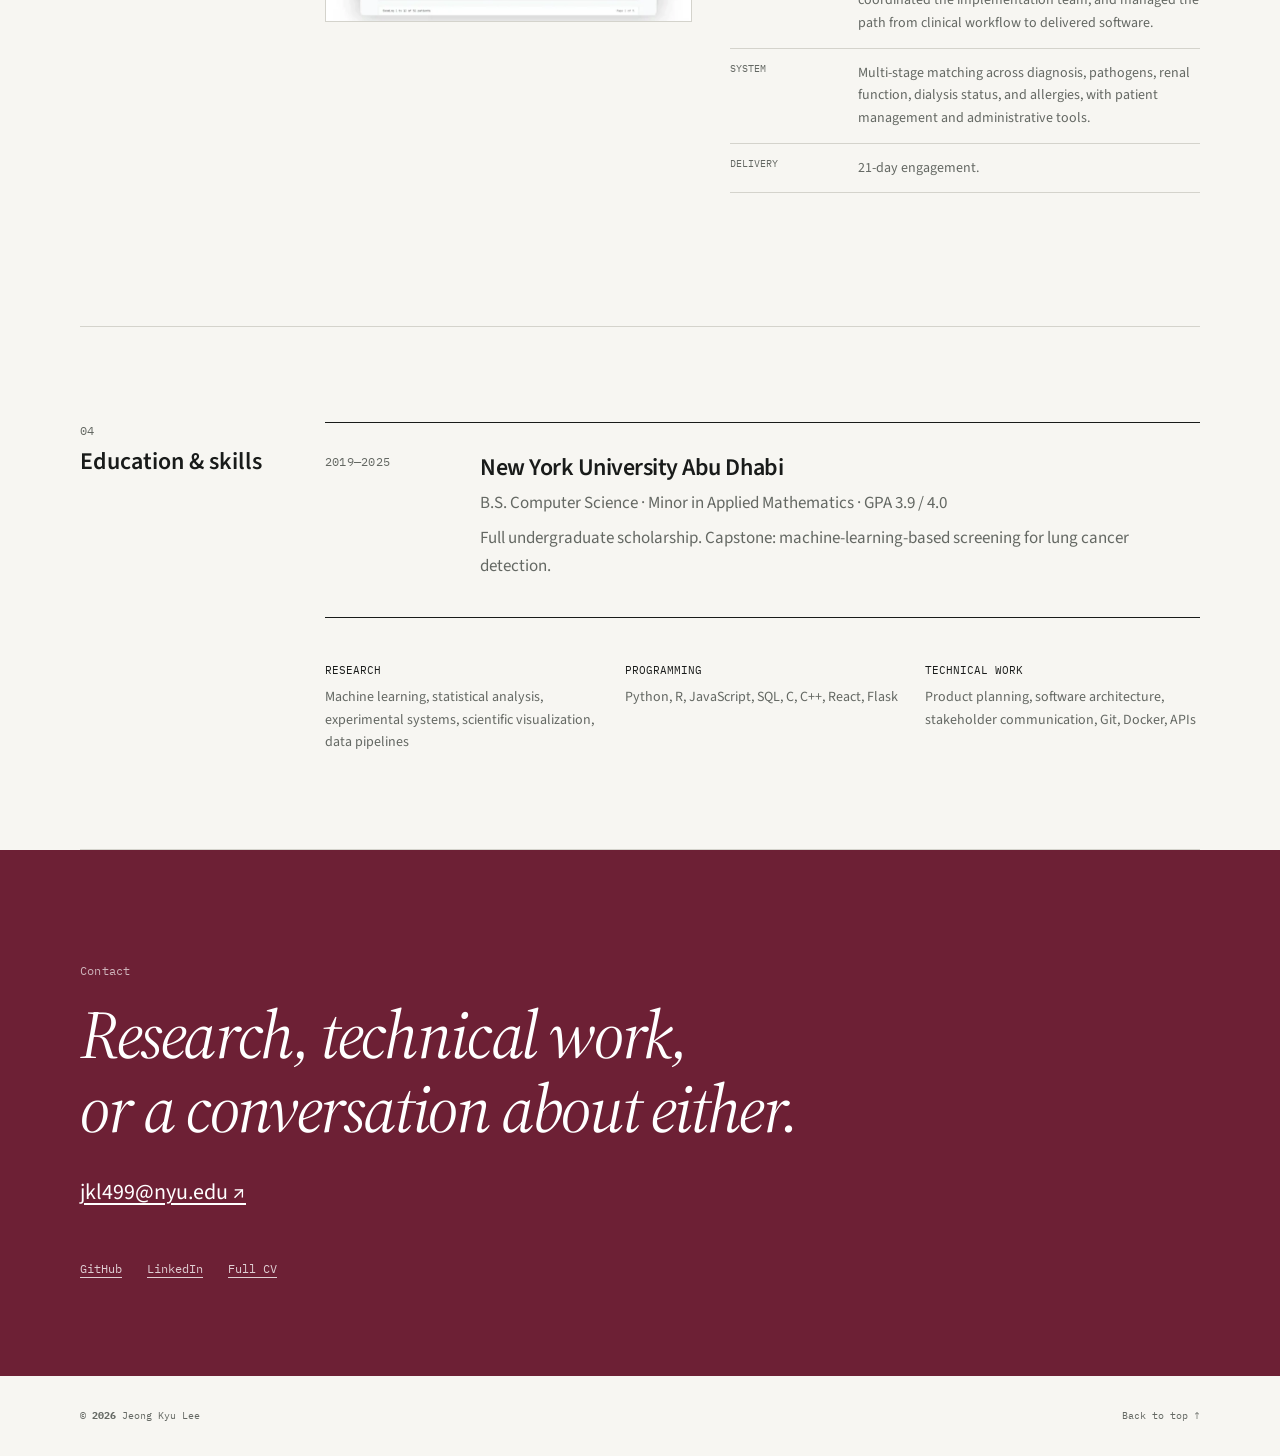
==== commit 75c1a545: "Add CSM screenshot and refine project image crops" ====
--- a/index.html
+++ b/index.html
@@ -393,10 +393,12 @@
           </article>
 
           <article class="case-study">
-            <div class="case-visual placeholder-visual">
-              <span>CSM Lab project</span
-              ><strong>3D interface screenshot to add</strong>
-            </div>
+            <img
+              class="case-visual csm-visual"
+              src="images/projects/csm-digital-twin.png"
+              alt="Structural digital twin interface showing the model workspace, sensor feeds, deformation analysis, damage detection, and uncertainty views"
+              loading="lazy"
+            />
             <div class="case-copy">
               <div class="project-top"><span>Research · 2024—2025</span></div>
               <h3>Structural digital twin interface</h3>
@@ -481,12 +483,13 @@
           </article>
 
           <article class="case-study">
-            <img
-              class="case-visual"
-              src="images/projects/lg-hsad-ocr.webp"
-              alt="LG HS Ad image processing and OCR interface"
-              loading="lazy"
-            />
+            <div class="case-visual zoom-frame">
+              <img
+                src="images/projects/lg-hsad-ocr.webp"
+                alt="LG HS Ad image processing and OCR interface"
+                loading="lazy"
+              />
+            </div>
             <div class="case-copy">
               <div class="project-top">
                 <span>Loop Dimension · AI/ML · 2024</span
@@ -527,12 +530,13 @@
           </article>
 
           <article class="case-study">
-            <img
-              class="case-visual"
-              src="images/projects/antibiotic-system.webp"
-              alt="Clinical antibiotic recommendation software interface"
-              loading="lazy"
-            />
+            <div class="case-visual zoom-frame">
+              <img
+                src="images/projects/antibiotic-system.webp"
+                alt="Clinical antibiotic recommendation software interface"
+                loading="lazy"
+              />
+            </div>
             <div class="case-copy">
               <div class="project-top">
                 <span>Loop Dimension · Clinical software · 2025</span
--- a/style.css
+++ b/style.css
@@ -303,16 +303,6 @@
   border: 1px solid var(--line);
   font-size: 10px;
 }
-.project-list {
-  display: grid;
-  grid-template-columns: 1fr 1fr;
-  gap: 16px;
-}
-.project-list article {
-  padding: 27px;
-  background: var(--card);
-  border: 1px solid var(--line);
-}
 .project-top {
   display: flex;
   justify-content: space-between;
@@ -320,17 +310,6 @@
 }
 .project-top a {
   font-weight: 500;
-}
-.project-list h3 {
-  margin: 38px 0 12px;
-  font-size: 25px;
-  line-height: 1.2;
-  letter-spacing: -0.025em;
-}
-.project-list article > p {
-  margin: 0;
-  color: var(--muted);
-  font-size: 15px;
 }
 .projects-note {
   max-width: none;
@@ -357,6 +336,17 @@
   object-fit: contain;
   border: 1px solid var(--line);
   background: var(--soft);
+}
+.zoom-frame {
+  overflow: hidden;
+}
+.zoom-frame img {
+  width: 100%;
+  height: 100%;
+  display: block;
+  object-fit: cover;
+  object-position: center;
+  transform: scale(1.42);
 }
 .live-preview {
   position: relative;
@@ -370,23 +360,6 @@
   transform: scale(0.29);
   transform-origin: top left;
 }
-.placeholder-visual {
-  display: flex;
-  flex-direction: column;
-  align-items: center;
-  justify-content: center;
-  gap: 10px;
-  color: var(--muted);
-  text-align: center;
-}
-.placeholder-visual span {
-  font: 10px var(--mono);
-  text-transform: uppercase;
-}
-.placeholder-visual strong {
-  font-size: 16px;
-  font-weight: 500;
-}
 .case-copy h3 {
   margin: 28px 0 12px;
   font-size: 30px;
@@ -419,20 +392,6 @@
   margin: 0;
   color: var(--muted);
   font-size: 14px;
-}
-.tags {
-  display: flex;
-  gap: 6px;
-  flex-wrap: wrap;
-  margin: 25px 0 0 !important;
-  padding: 0 !important;
-  list-style: none;
-}
-.tags li {
-  padding: 4px 7px;
-  border: 1px solid var(--line);
-  font: 10px var(--mono);
-  color: var(--muted);
 }
 .education {
   display: grid;
@@ -545,9 +504,6 @@
   .section-title h2 {
     font-size: 28px;
   }
-  .project-list {
-    grid-template-columns: 1fr;
-  }
   .case-study {
     grid-template-columns: 1fr;
   }
@@ -585,9 +541,6 @@
   .filters {
     overflow: auto;
   }
-  .project-list article {
-    padding: 22px;
-  }
   .contribution > div {
     grid-template-columns: 1fr;
     gap: 5px;
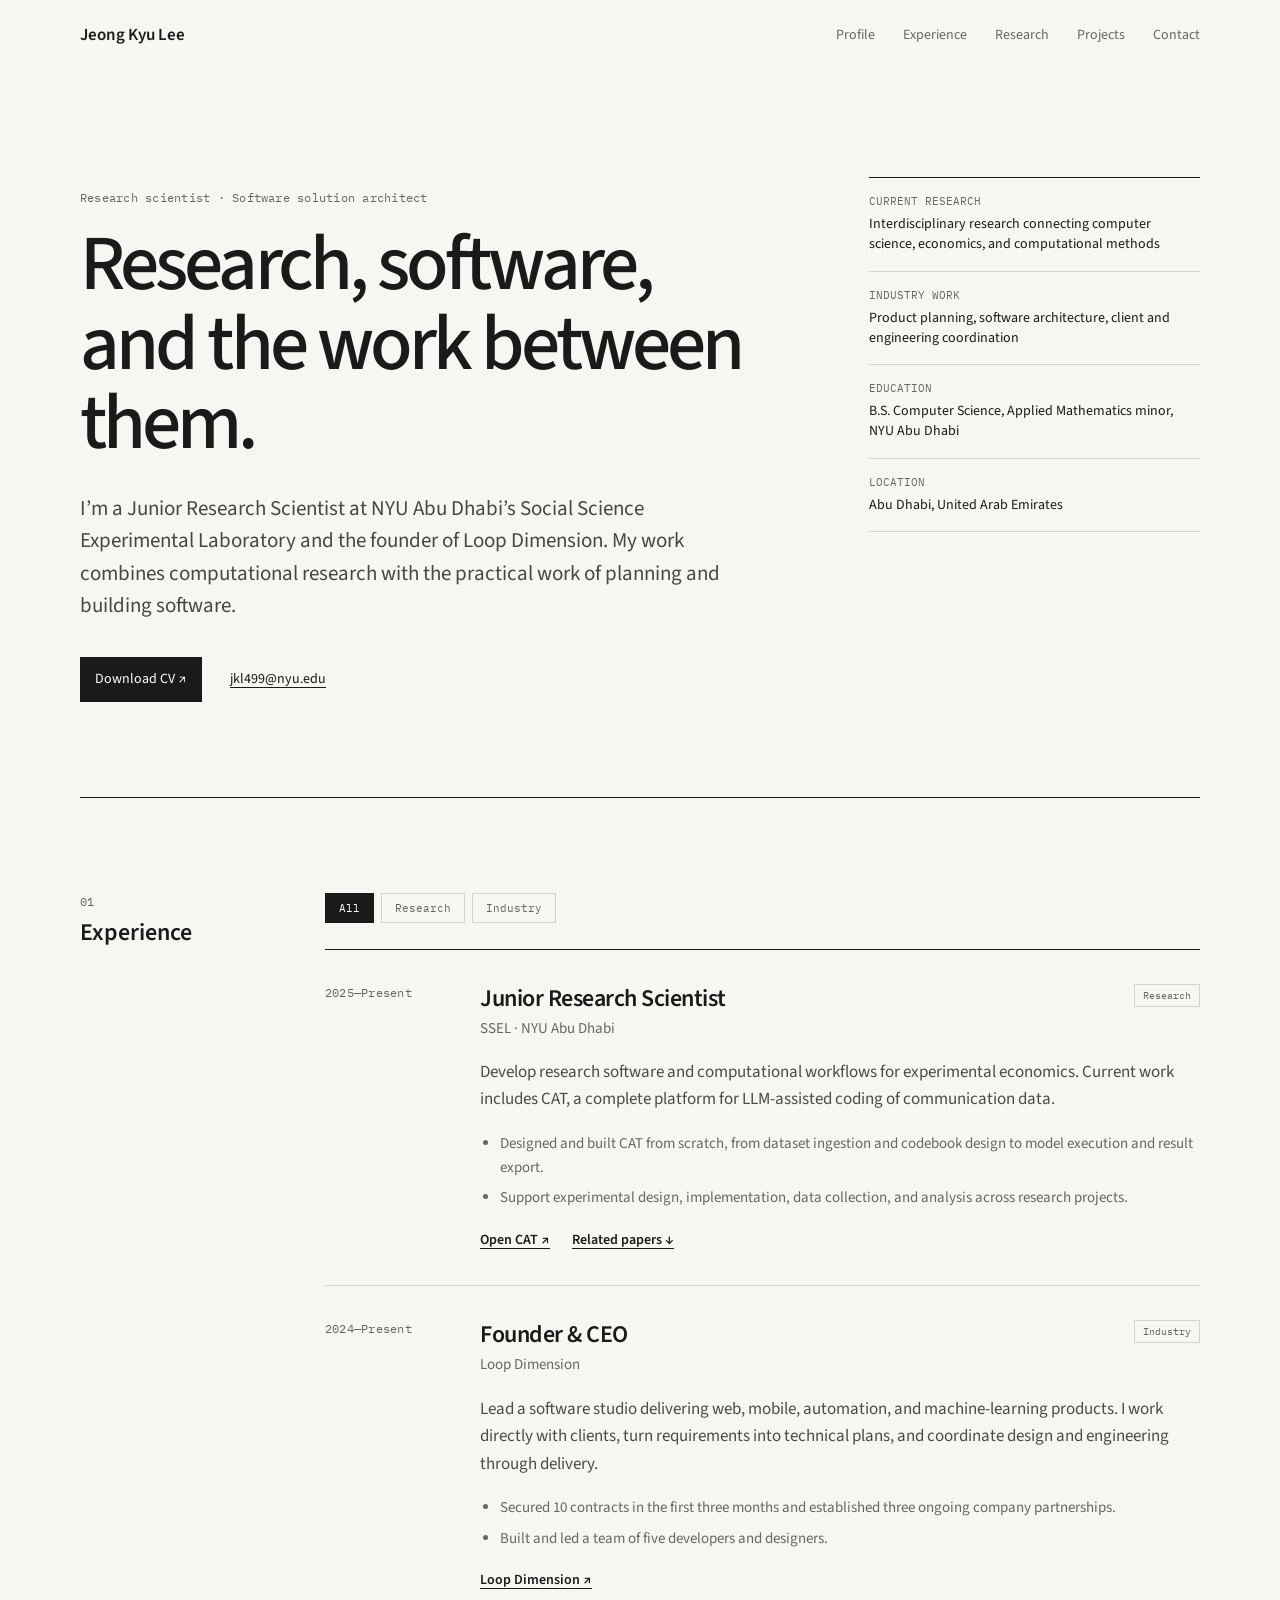
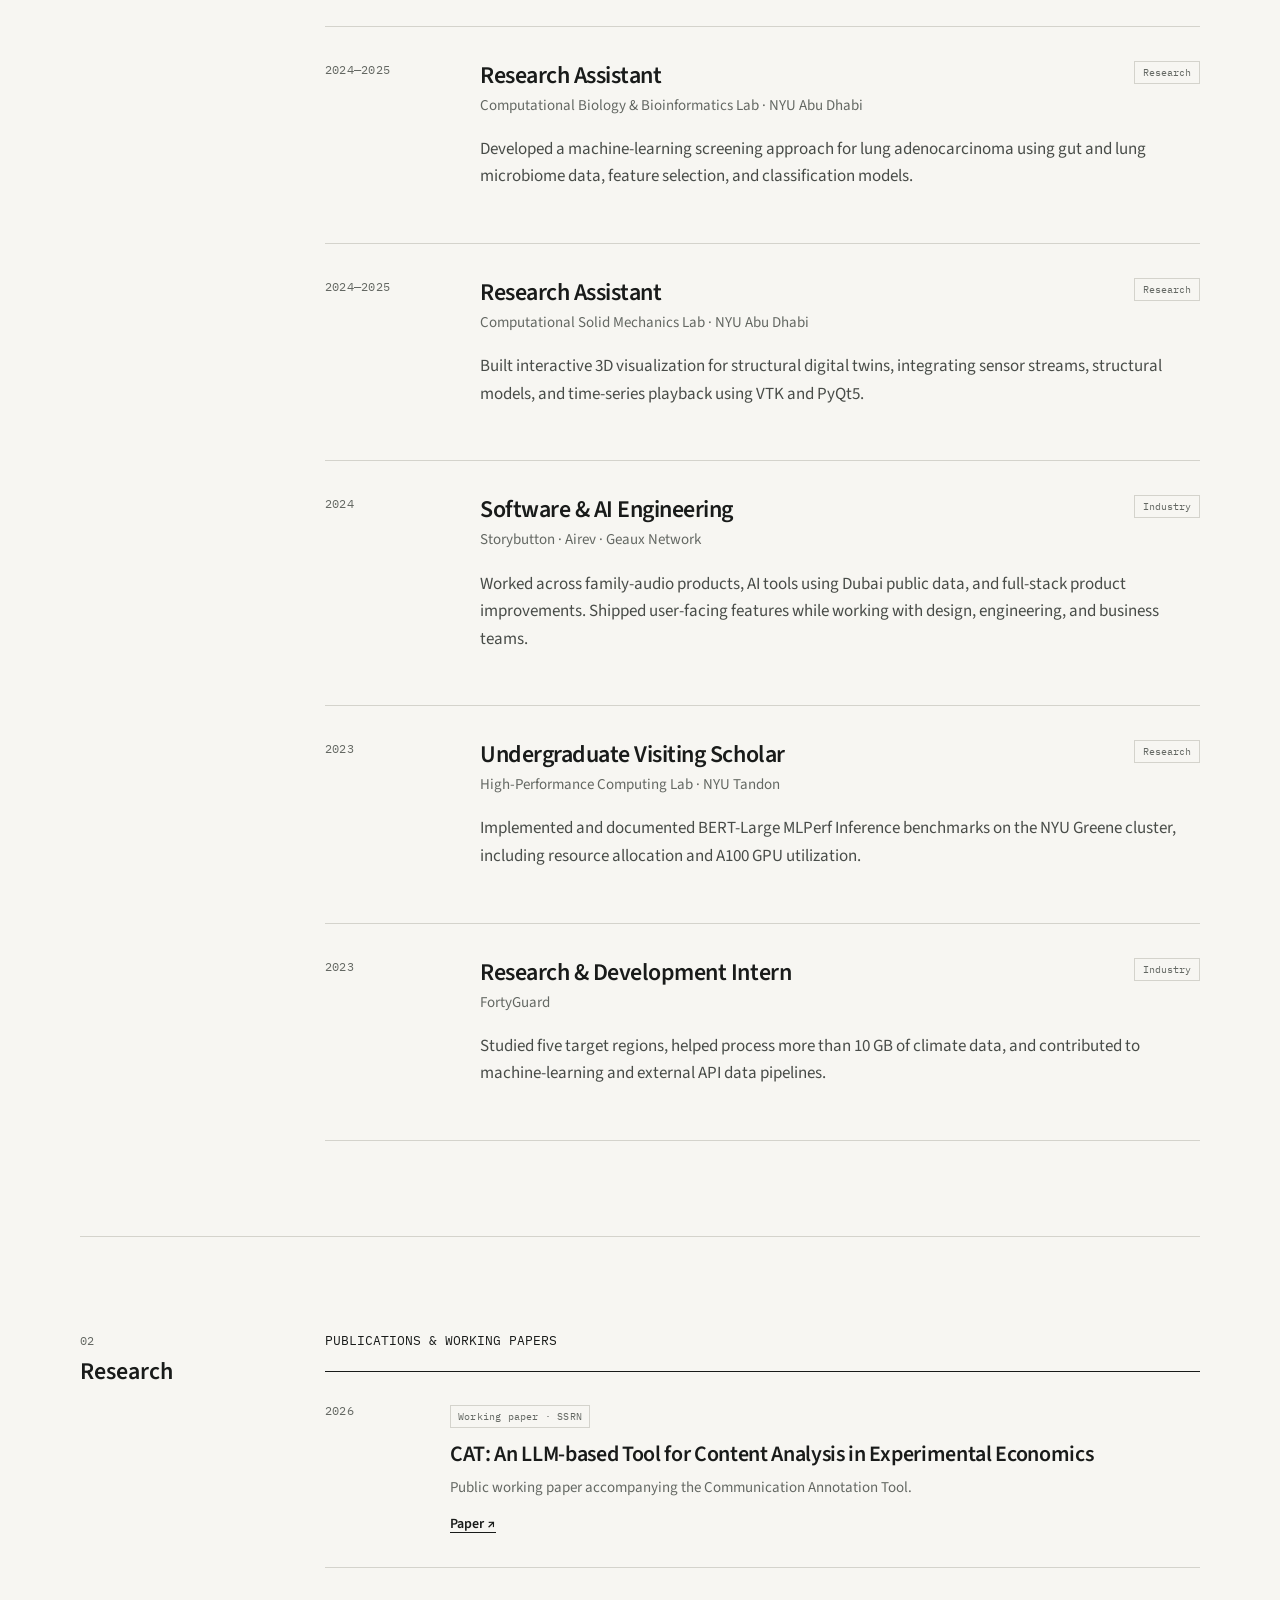
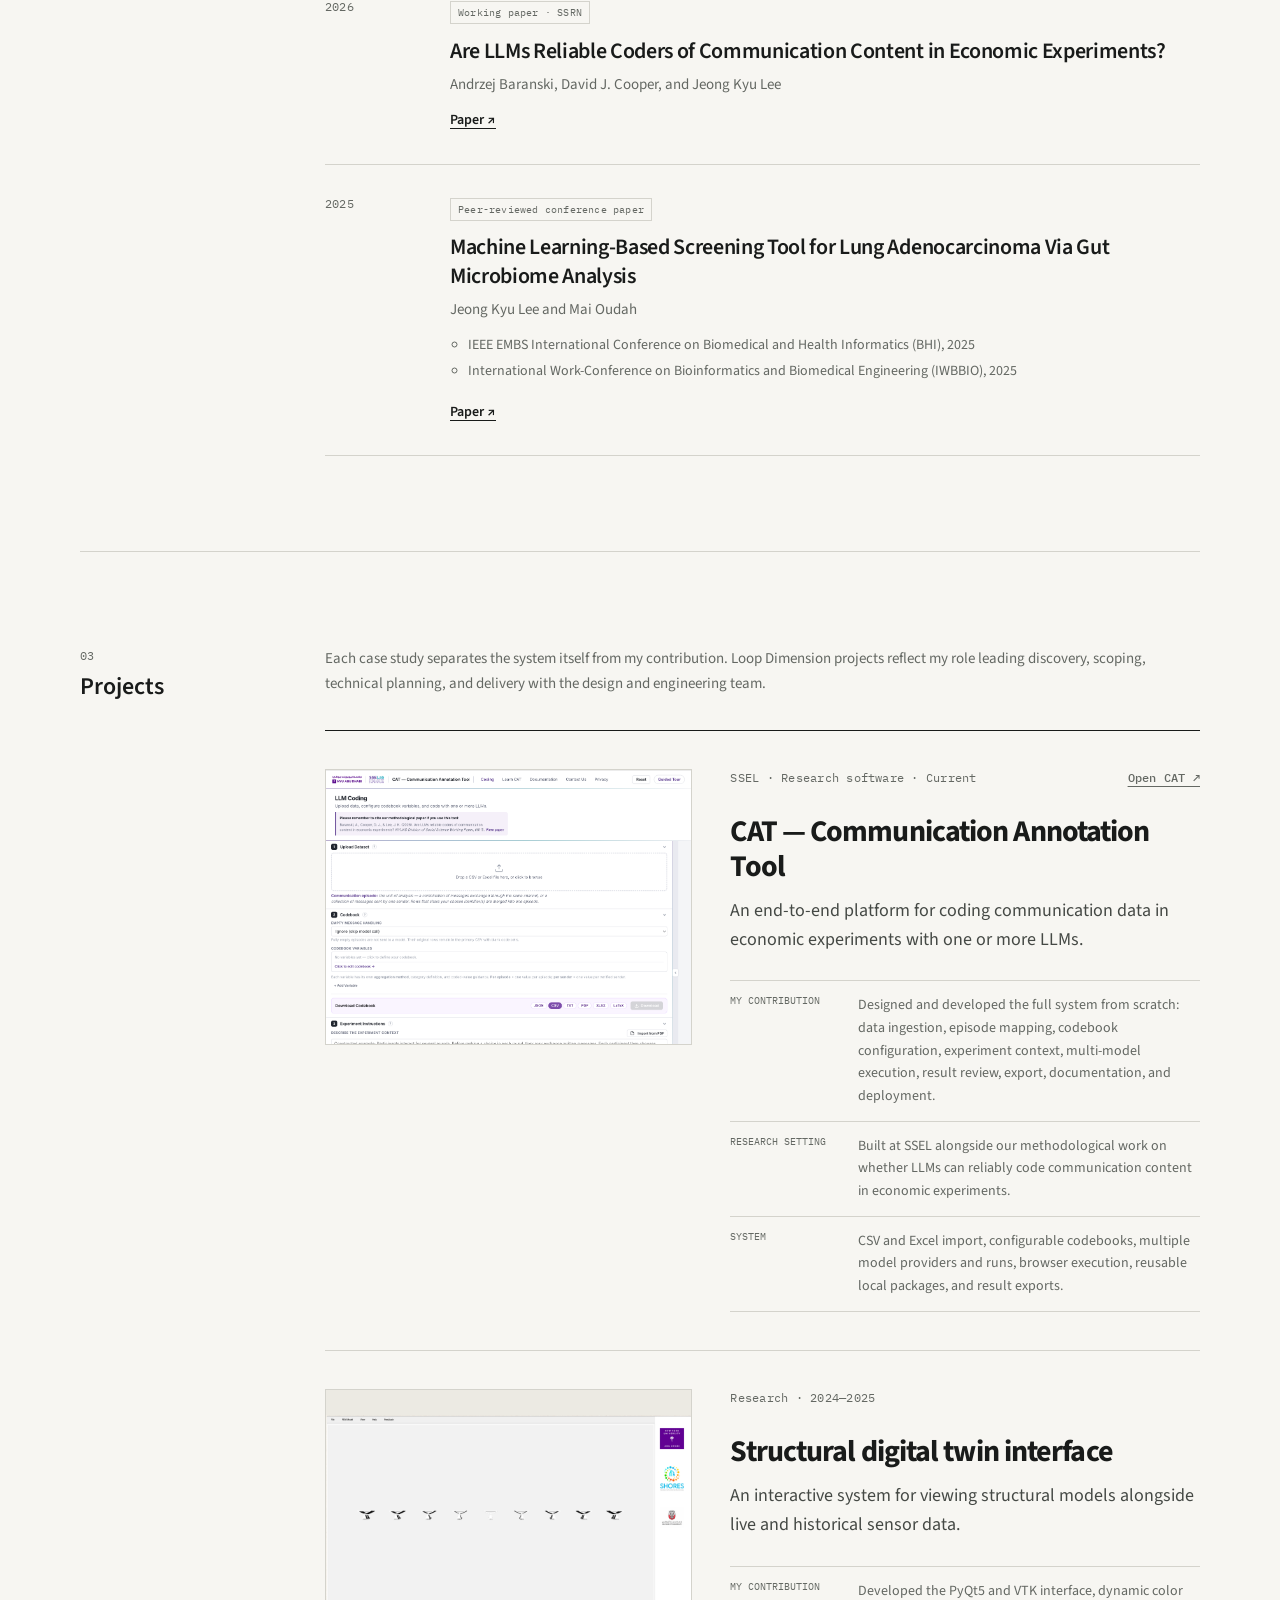
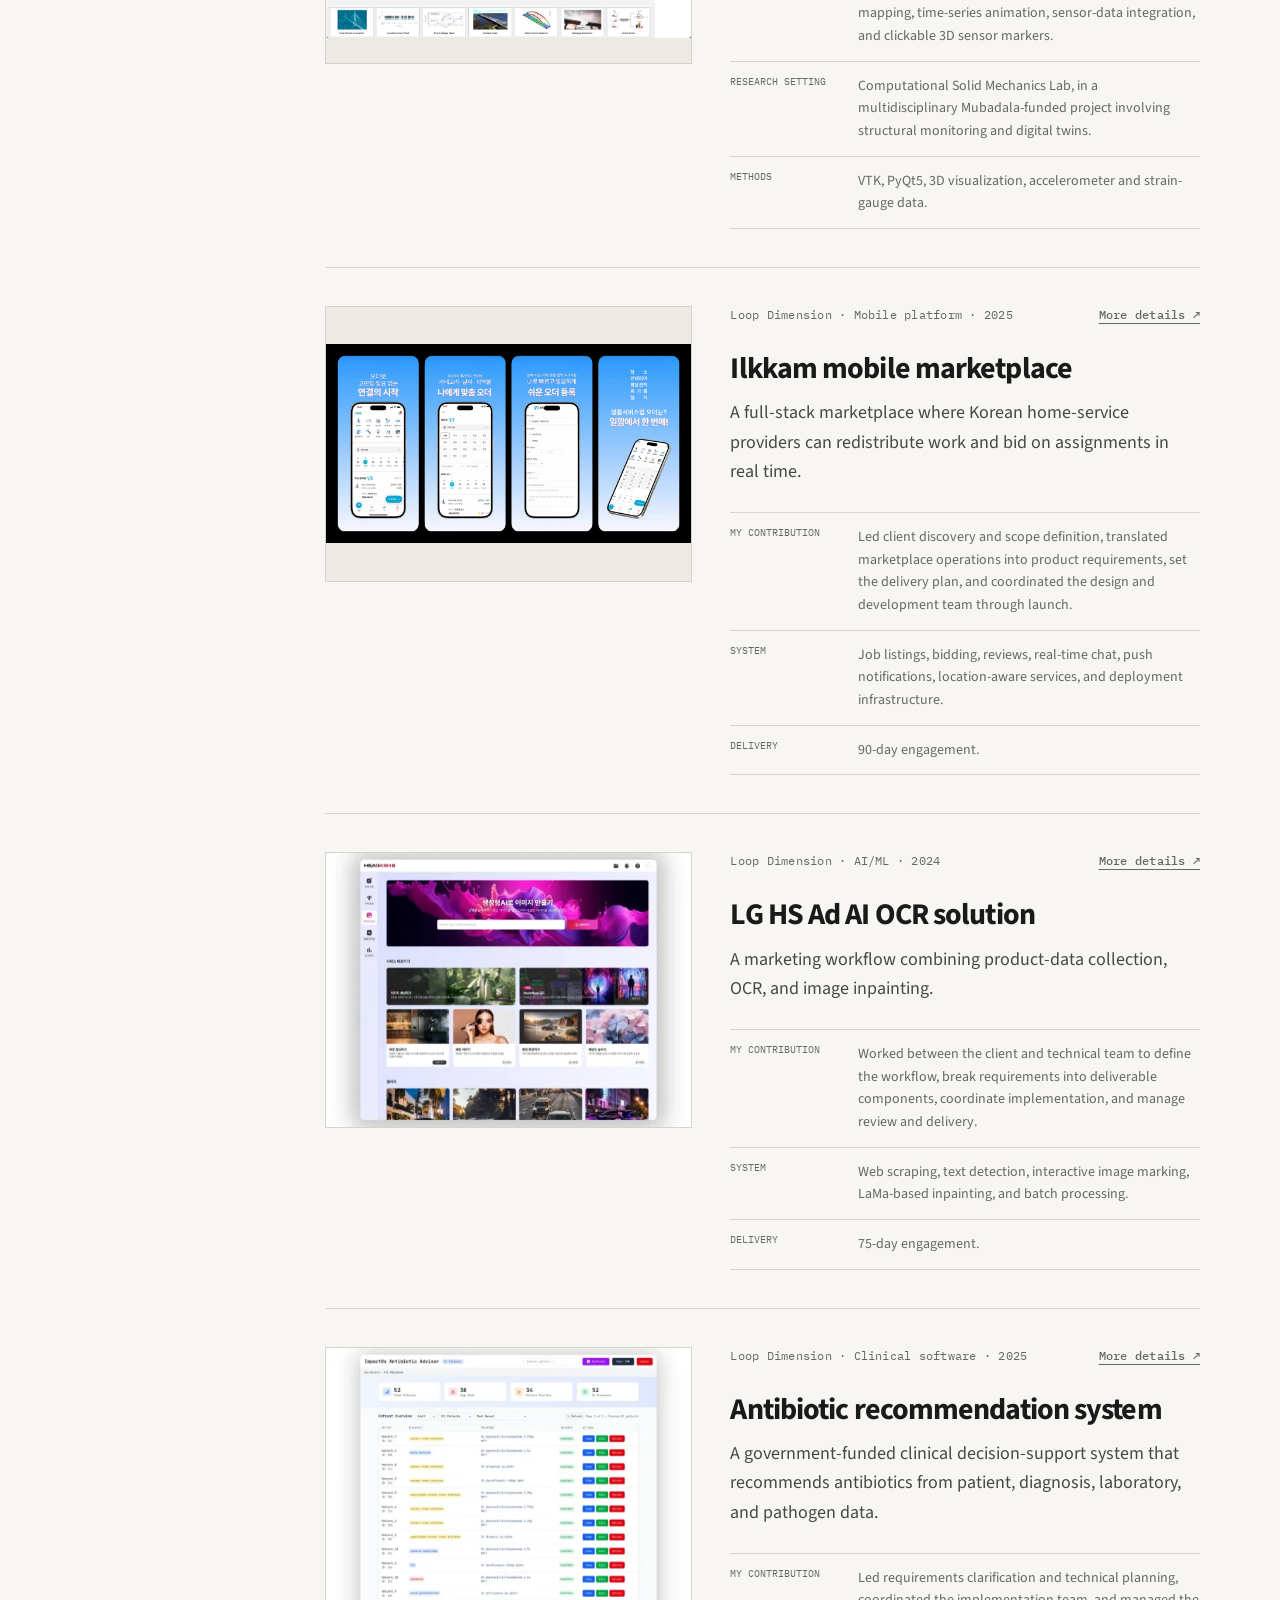
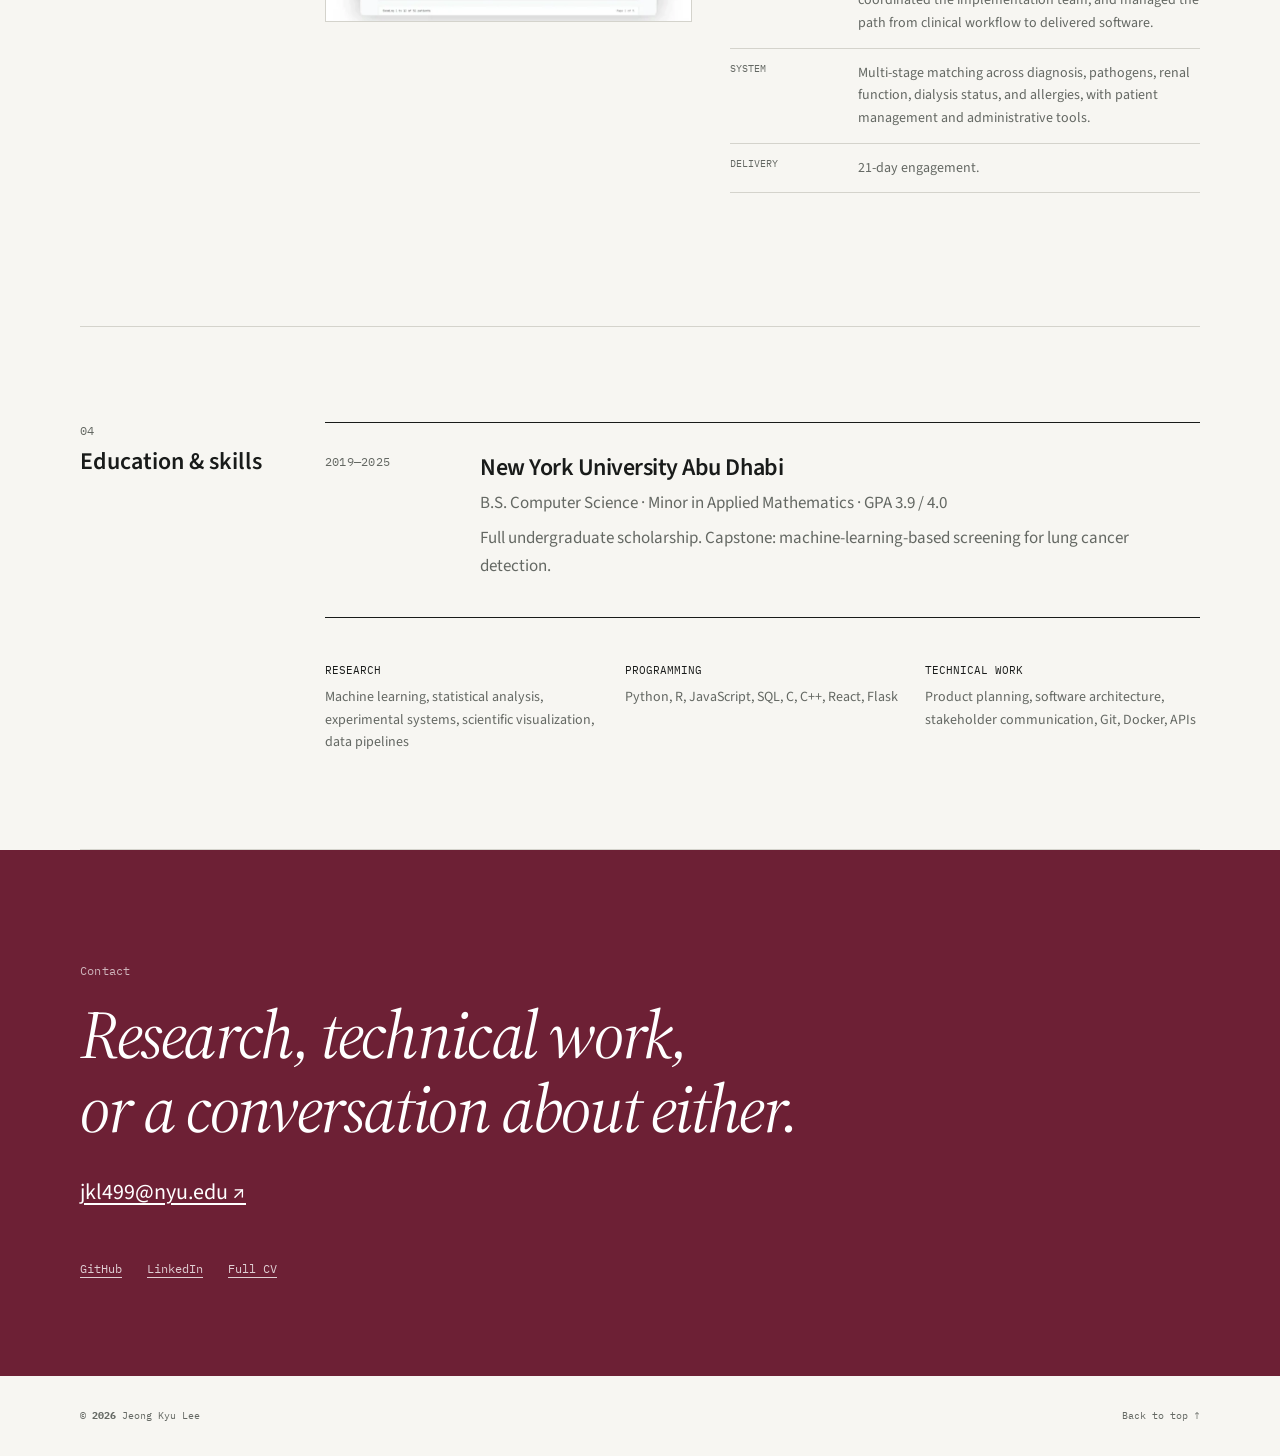
==== commit 7be3b29b: "Use post-consent CAT interface screenshot" ====
--- a/index.html
+++ b/index.html
@@ -339,14 +339,12 @@
           </p>
 
           <article class="case-study">
-            <div class="case-visual live-preview">
-              <iframe
-                src="https://ssel.chatkit.nyuad.nyu.edu/"
-                title="Live preview of CAT — Communication Annotation Tool"
-                loading="lazy"
-                tabindex="-1"
-              ></iframe>
-            </div>
+            <img
+              class="case-visual cat-visual"
+              src="images/projects/cat-interface.png"
+              alt="CAT Communication Annotation Tool coding interface after analytics consent"
+              loading="lazy"
+            />
             <div class="case-copy">
               <div class="project-top">
                 <span>SSEL · Research software · Current</span
@@ -360,7 +358,7 @@
               <h3>CAT — Communication Annotation Tool</h3>
               <p class="case-summary">
                 An end-to-end platform for coding communication data in economic
-                experiments with one or more language models.
+                experiments with one or more LLMs.
               </p>
               <dl class="contribution">
                 <div>
--- a/style.css
+++ b/style.css
@@ -348,17 +348,9 @@
   object-position: center;
   transform: scale(1.42);
 }
-.live-preview {
-  position: relative;
-  overflow: hidden;
-}
-.live-preview iframe {
-  width: 1600px;
-  height: 1000px;
-  border: 0;
-  pointer-events: none;
-  transform: scale(0.29);
-  transform-origin: top left;
+.cat-visual {
+  object-fit: cover;
+  object-position: center top;
 }
 .case-copy h3 {
   margin: 28px 0 12px;
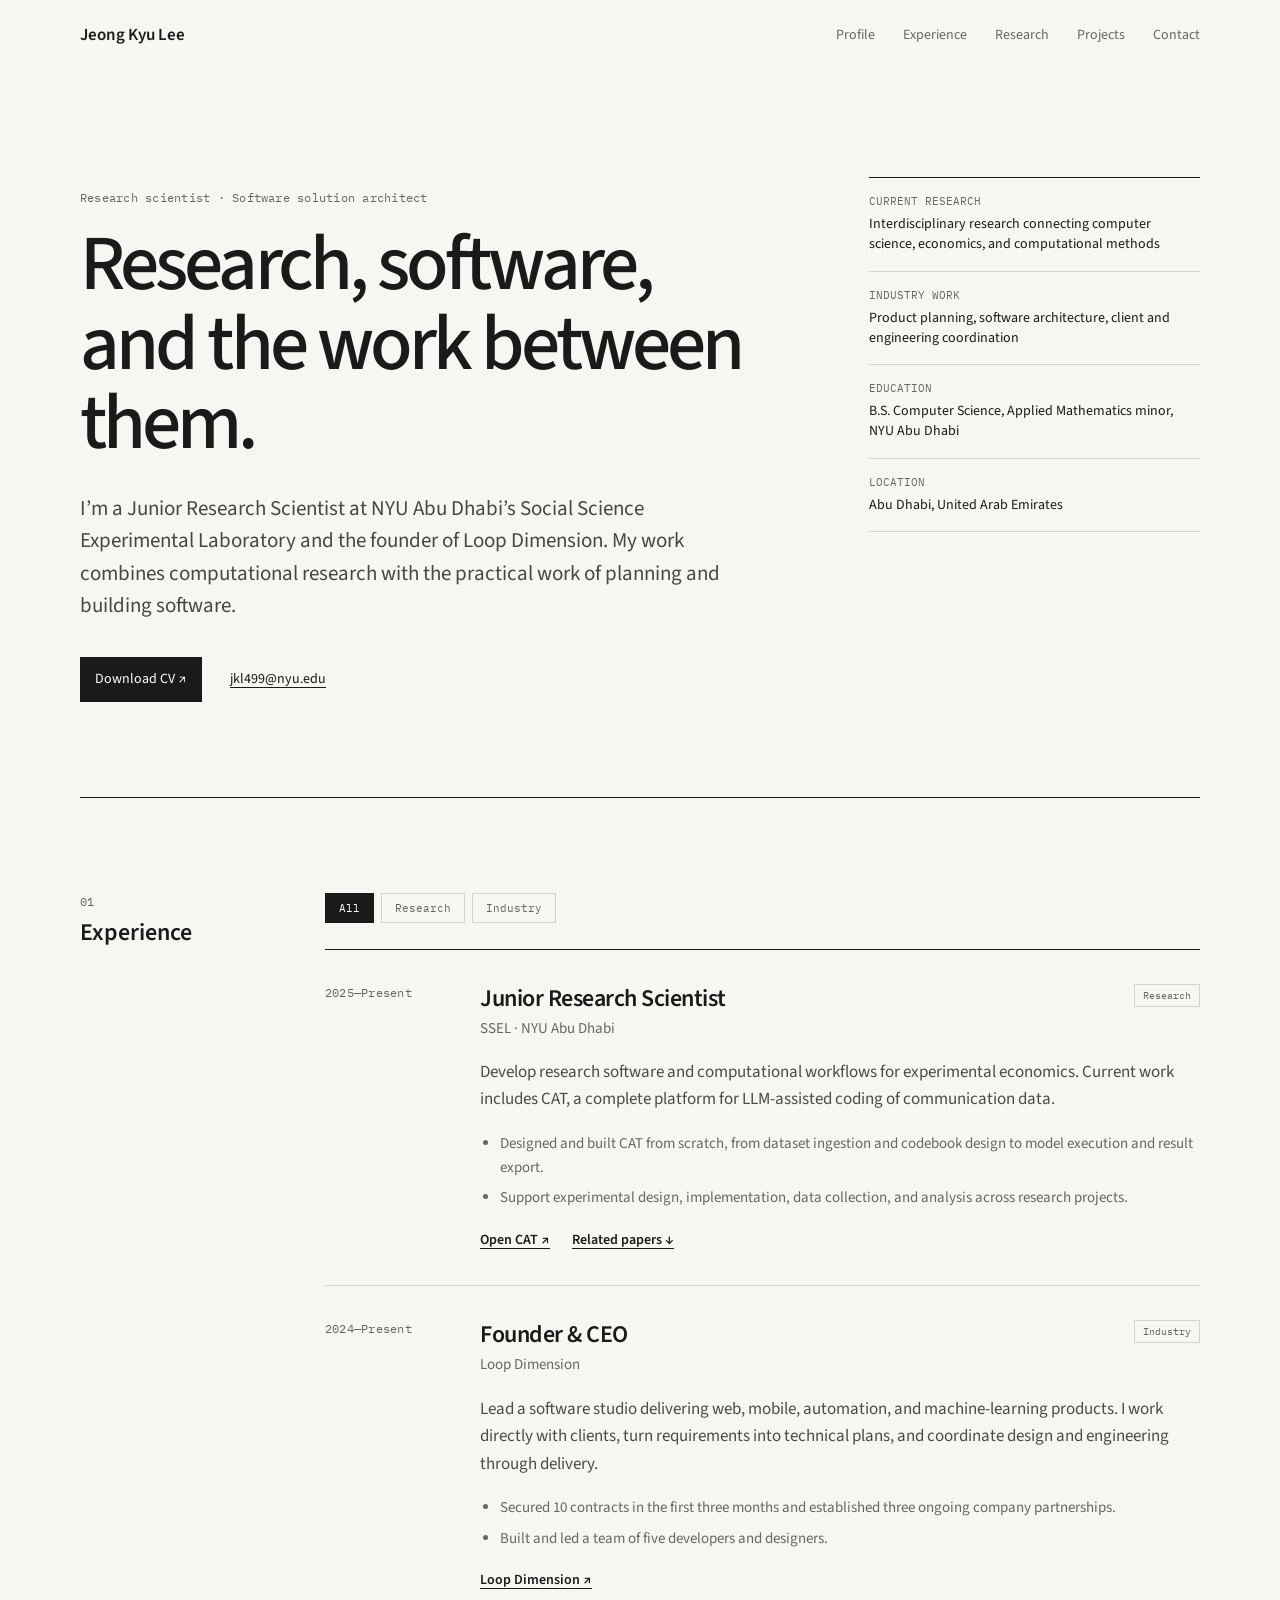
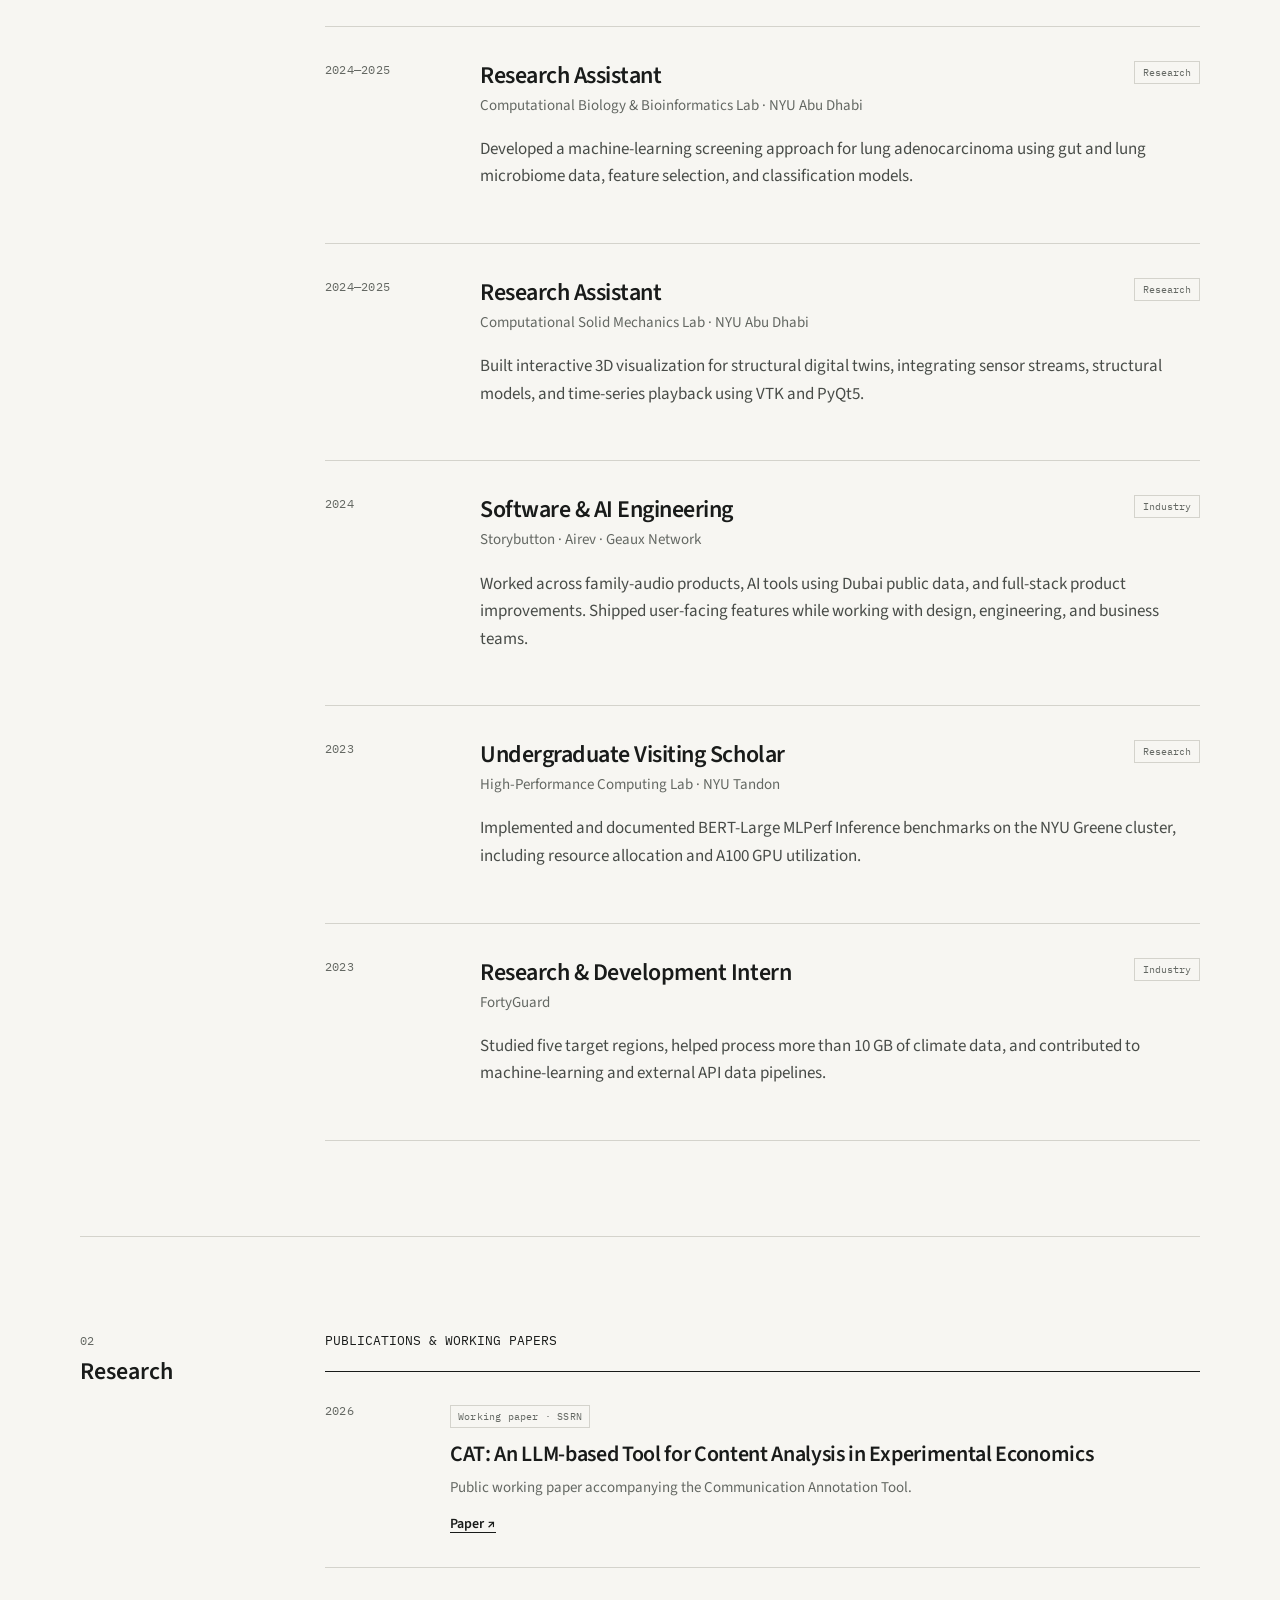
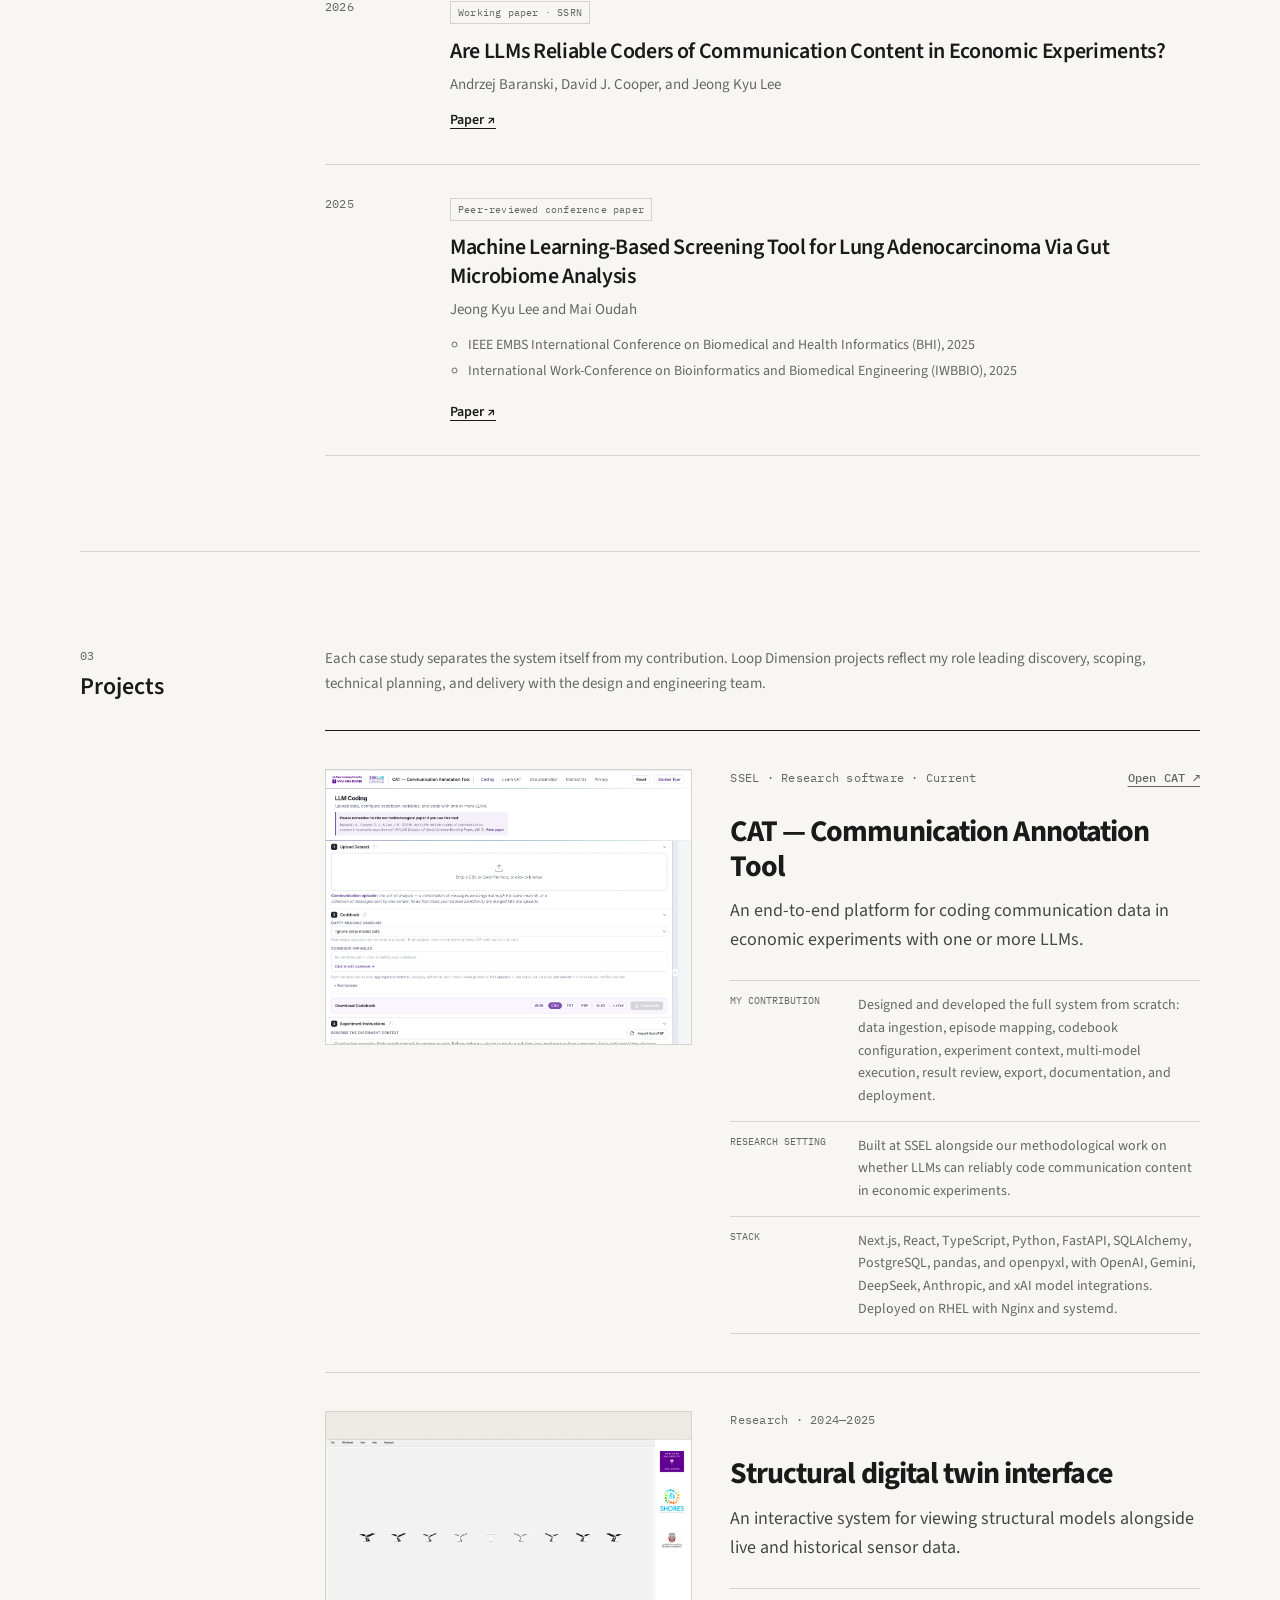
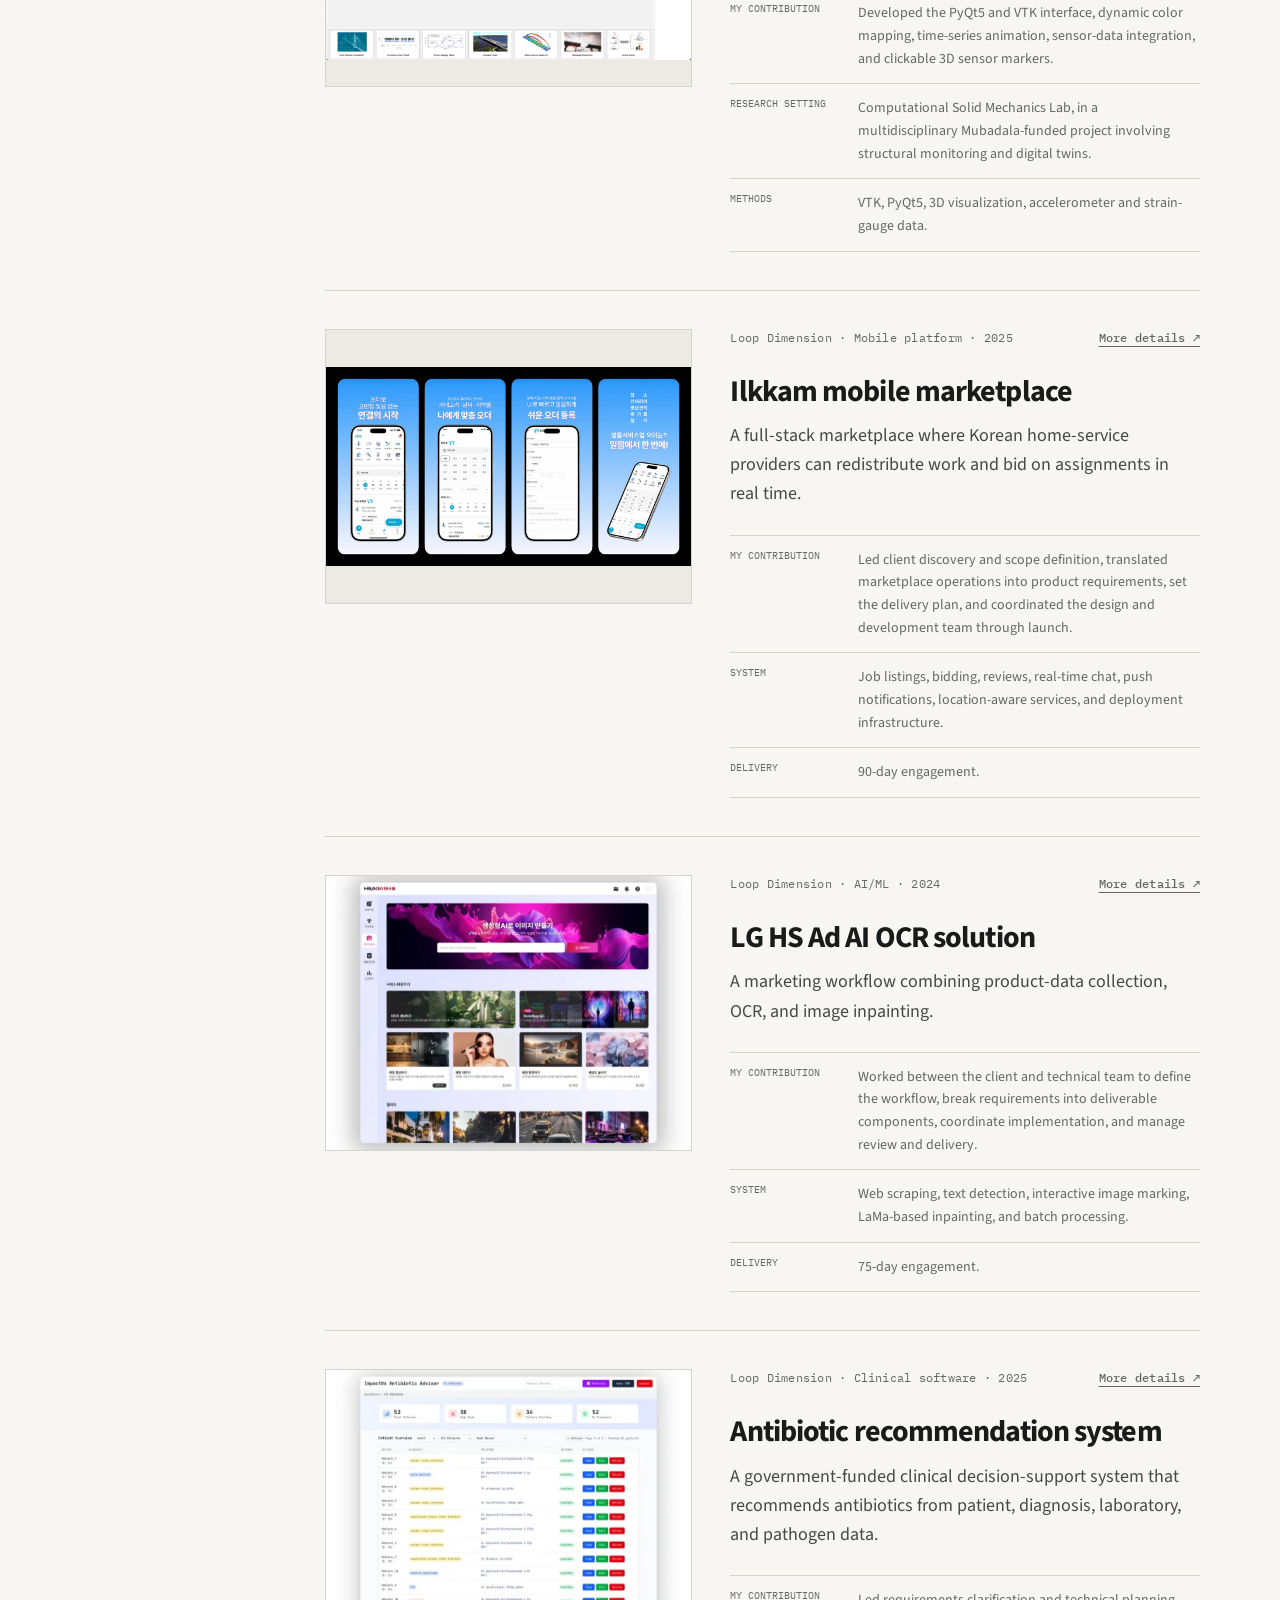
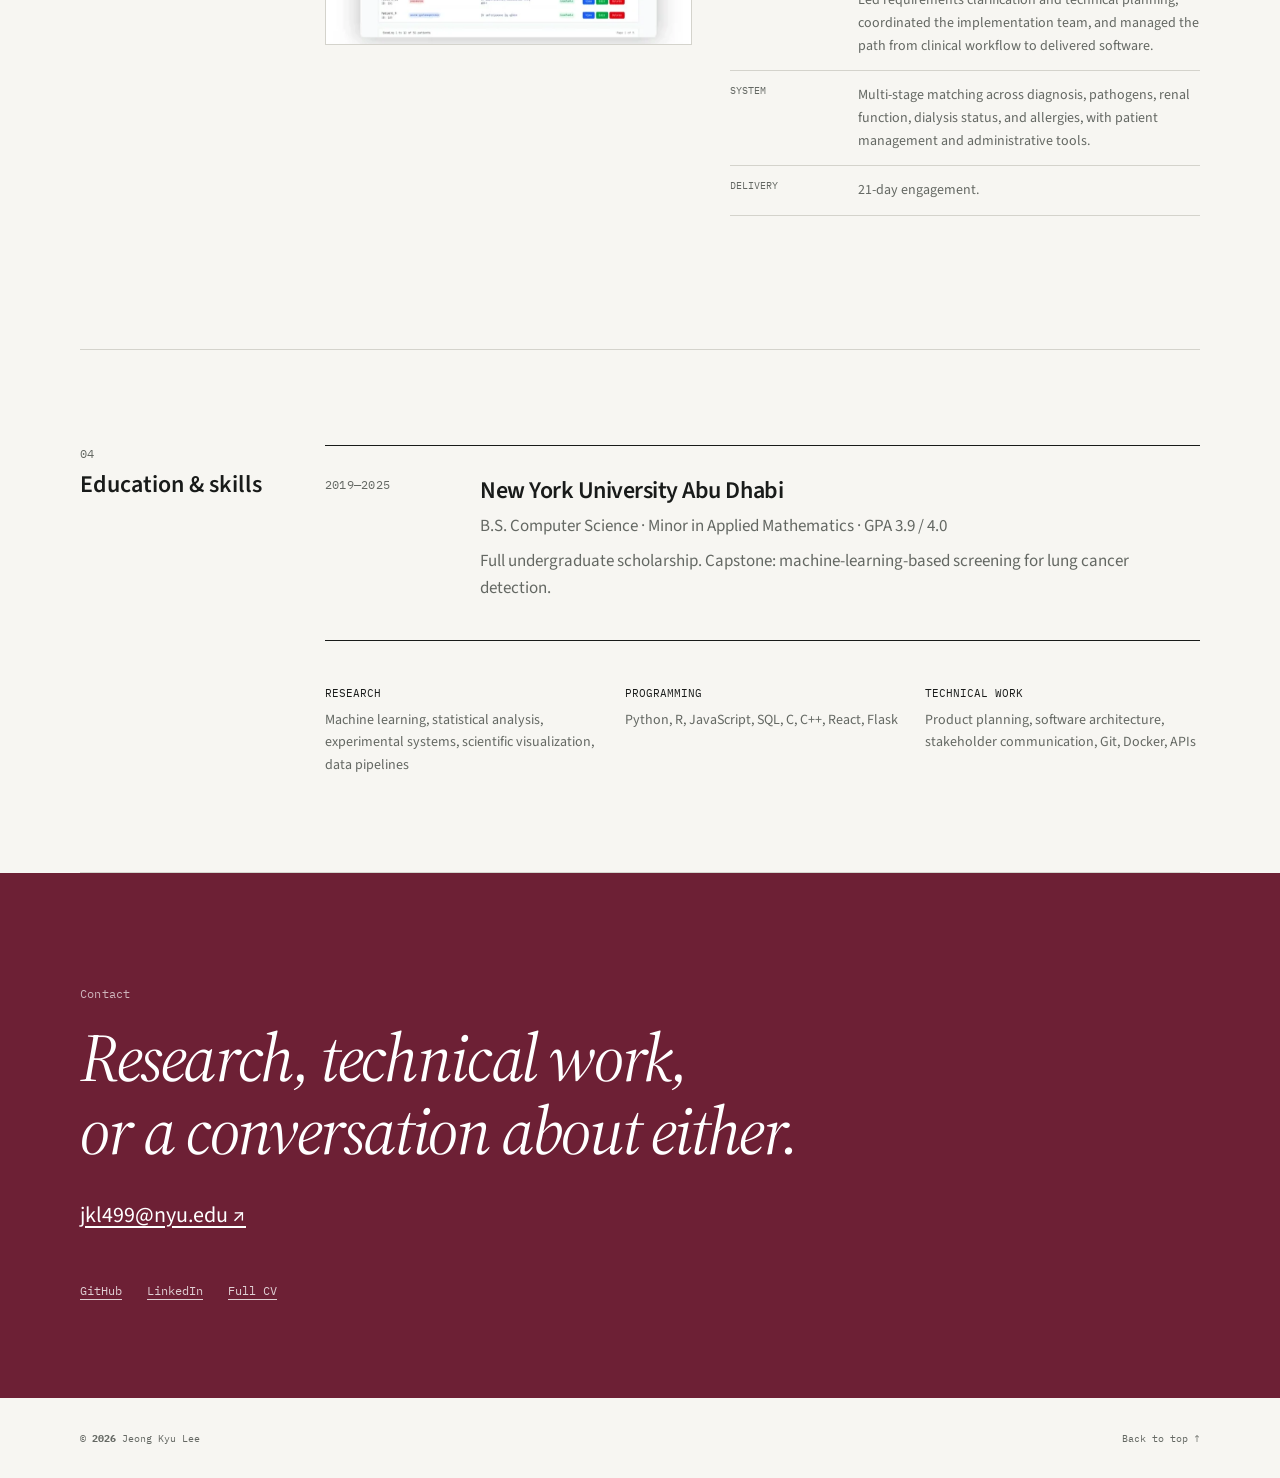
==== commit a51bdf79: "Document CAT technology stack" ====
--- a/index.html
+++ b/index.html
@@ -379,11 +379,12 @@
                   </dd>
                 </div>
                 <div>
-                  <dt>System</dt>
-                  <dd>
-                    CSV and Excel import, configurable codebooks, multiple model
-                    providers and runs, browser execution, reusable local
-                    packages, and result exports.
+                  <dt>Stack</dt>
+                  <dd>
+                    Next.js, React, TypeScript, Python, FastAPI, SQLAlchemy,
+                    PostgreSQL, pandas, and openpyxl, with OpenAI, Gemini,
+                    DeepSeek, Anthropic, and xAI model integrations. Deployed on
+                    RHEL with Nginx and systemd.
                   </dd>
                 </div>
               </dl>
